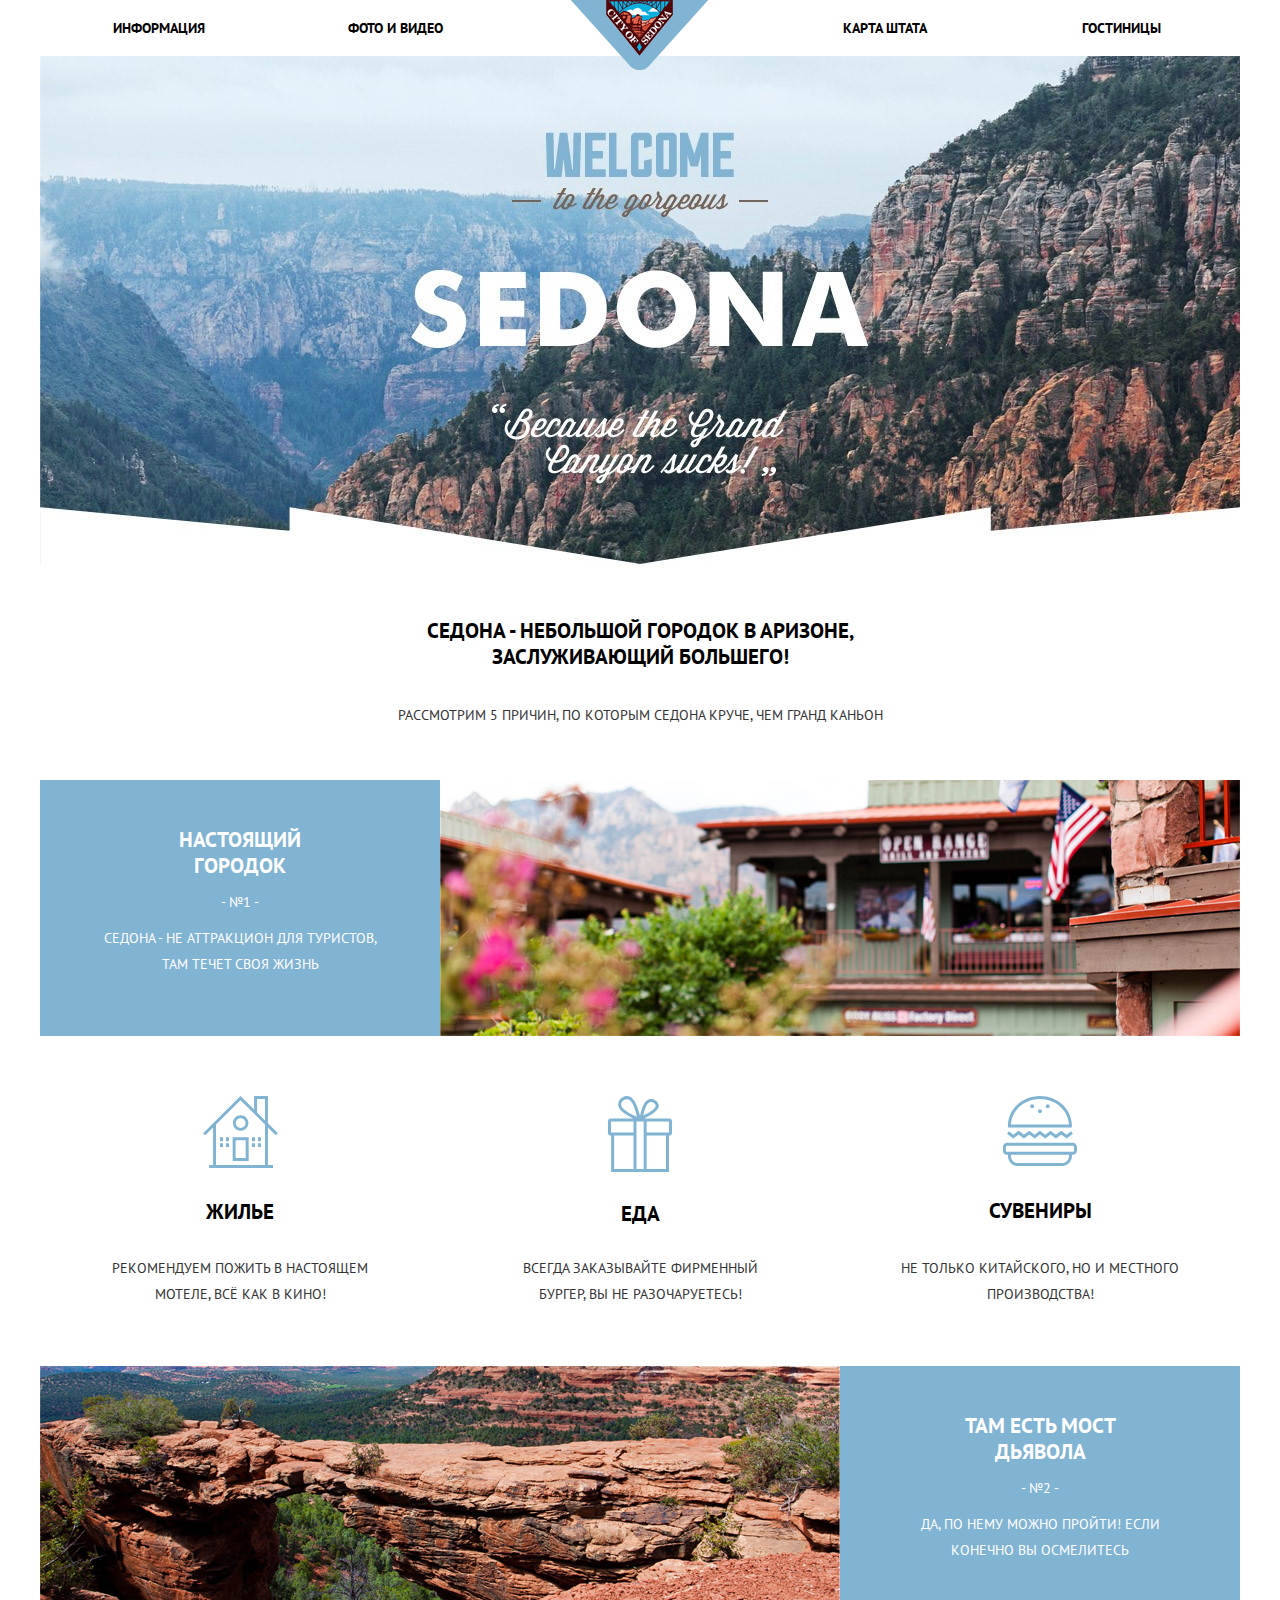
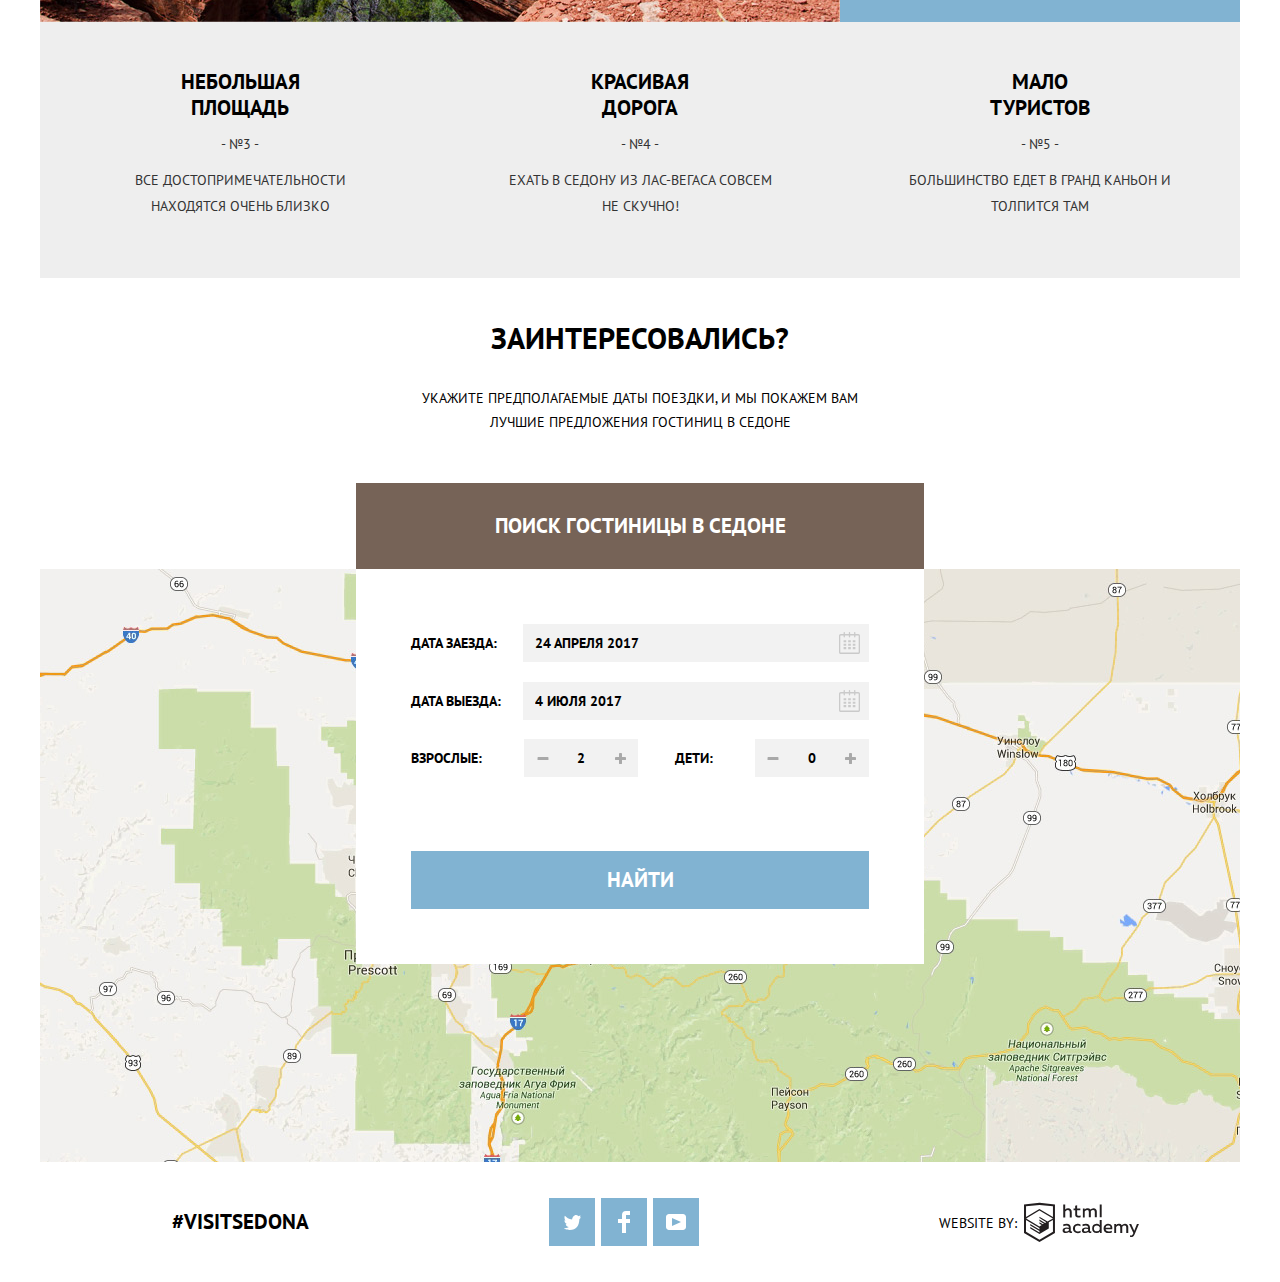
==== index.html @ 5bc0e426 "Доверстал формы" ====
<!DOCTYPE html>
<html lang="ru">

<head>
    <meta charset="utf-8">
    <title>HTML Academy: Седона</title>
    <link href="https://fonts.googleapis.com/css?family=PT+Sans:400,700&amp;subset=cyrillic" rel="stylesheet">
    <link href="css/normalize.css" rel="stylesheet">
    <link href="css/styles.css" rel="stylesheet">
</head>

<body>
    <header class="main-header">
        <nav class="main-navigation">
            <ul class="main-navigation-list">
                <li><a href="">Информация</a></li>
                <li><a href="">Фото и видео</a></li>
                <li><a href="">Карта штата</a></li>
                <li><a href="hotels.html">Гостиницы</a></li>
            </ul>
        </nav>
        <a href="index.html" class="main-logo"><img src="img/logo.png" alt="Логотип Седоны"></a>
    </header>
    <main class="container">
        <h1 class="visually-hidden">Описание Седоны</h1>
        <section class="sedona-promo">
            <h2 class="visually-hidden">Промо</h2>
            <b>Седона - небольшой городок в Аризоне, заслуживающий большего!</b>
            <p>Рассмотрим 5 причин, по которым Седона круче, чем Гранд Каньон</p>
        </section>
        <section class="advantages">
            <h2 class="visually-hidden">Преимущества</h2>
            <ul class="advantages-list">
                <li class="advantages-item">
                    <h3>Настоящий городок</h3>
                    <p>- №1 -</p>
                    <p class="advantage-description">Седона - не аттракцион для туристов, там течет своя жизнь</p>
                </li>
                <li class="advantages-item"><img src="img/real-city.jpg" alt="Фото дома в Седоне"></li>
                <li class="advantages-item">
                    <h3>Жилье</h3>
                    <p class="advantage-description">Рекомендуем пожить в настоящем мотеле, всё как в кино!</p>
                </li>

                <li class="advantages-item">
                    <h3>Еда</h3>
                    <p class="advantage-description">Всегда заказывайте фирменный бургер, вы не разочаруетесь!</p>
                </li>
                <li class="advantages-item">
                    <h3>Сувениры</h3>
                    <p class="advantage-description">Не только китайского, но и местного производства!</p>
                </li>
                <li class="advantages-item">
                    <img src="img/devil-bridge.jpg" alt="Фото моста дьявола">
                </li>
                <li class="advantages-item">
                    <h3>Там есть мост дьявола</h3>
                    <p>- №2 -</p>
                    <p class="advantage-description">Да, по нему можно пройти! Если конечно вы осмелитесь</p>
                </li>
                <li class="advantages-item">
                    <h3>Небольшая площадь</h3>
                    <p>- №3 -</p>
                    <p class="advantage-description">Все достопримечательности находятся очень близко</p>
                </li>
                <li class="advantages-item">
                    <h3>Красивая дорога</h3>
                    <p>- №4 -</p>
                    <p class="advantage-description">Ехать в Седону из Лас-Вегаса совсем не скучно!</p>
                </li>
                <li class="advantages-item">
                    <h3>Мало туристов</h3>
                    <p>- №5 -</p>
                    <p class="advantage-description">Большинство едет в Гранд Каньон и толпится там</p>
                </li>
            </ul>
        </section>
        <section class="main-hotels">
            <h2 class="visually-hidden">Поиск гостиниц в Седоне</h2>
            <b>Заинтересовались?</b>
            <p>Укажите предполагаемые даты поездки, и мы покажем вам лучшие предложения гостиниц в Седоне</p>
            <button class="button">Поиск гостиницы в Седоне</button>
            <section class="modal modal-hotels">
                <h2 class="visually-hidden">Форма поиска отелей</h2>
                <form action="https://echo.htmlacademy.ru" method="post" class="hotels-search">
                    <div class="hotels-search-helper">
                        <label for="date-arrival">Дата заезда: </label>
                        <input type="text" name="date-arrival" class="date-input" value="24 АПРЕЛЯ 2017">
                        <button class="calendar" type="button" title="Календарь" aria-label="Календарь"></button>
                    </div>
                    <div class="hotels-search-helper">
                        <label for="date-departure">Дата выезда: </label>
                        <input type="text" name="date-departure" class="date-input" value="4 ИЮЛЯ 2017">
                        <button class="calendar" type="button" title="Календарь" aria-label="Календарь"></button>
                    </div>
                    <div class="hotels-amount-helper">
                        <div class="guests-amount-helper">
                            <label for="amount-adults">Взрослые: </label>
                            <button class="quantity-less-adults" type="button" title="Меньше"></button>
                            <input type="text" id="amount-adults" name="amount-adults" class="guests-amount" value="2">
                            <button class="quantity-more-adults" type="button" title="Больше"></button>
                        </div>
                        <div class="guests-amount-helper">
                            <label for="amount-children">Дети: </label>
                            <button class="quantity-less-children" type="button" title="Меньше"></button>
                            <input type="text" id="amount-children" name="amount-children" class="guests-amount" value="0">
                            <button class="quantity-more-children" type="button" title="Больше"></button>
                        </div>
                    </div>
                    <input type="submit" value="Найти">
                </form>
            </section>
        </section>
        <section class="main-map">
            <h2 class="visually-hidden">Карта Седоны</h2>
            <img src="img/map.jpg" alt="Карта Седоны">
        </section>
        <footer class="main-footer">
            <p class="footer-hashtag">#Visitsedona</p>
            <ul class="footer-social">
                <li><a class="social-button twitter" href="http://vk.com/htmlacademy"></a></li>
                <li><a class="social-button fb" href="http://www.facebook.com/htmlacademy"></a></li>
                <li><a class="social-button youtube" href="http://twitter.com/htmlacademy_ru"></a></li>
            </ul>
            <div class="developer">
                <p>Website by:</p>
                <a href="htmlacademy.ru"> <svg id="Layer_1" data-name="Layer 1" xmlns="http://www.w3.org/2000/svg" viewBox="0 0 108.08 36.85"><title>logo-htmlacademy-small1</title><path d="M44.61,26.88a2,2,0,0,0,.55-0.1v1.33a3.25,3.25,0,0,1-1.18.21,1.67,1.67,0,0,1-1.67-1,4.84,4.84,0,0,1-3.14,1.08c-1.51,0-2.91-.83-2.91-2.55,0-2.13,2-2.79,3.71-2.79a11.08,11.08,0,0,1,2.17.25v-0.3c0-1-.76-1.77-2.19-1.77a7.42,7.42,0,0,0-3,.64v-1.7a10.21,10.21,0,0,1,3.19-.55c2.36,0,3.81,1.12,3.81,3.65v3a0.54,0.54,0,0,0,.49.59h0.17Zm-6.44-1.13A1.35,1.35,0,0,0,39.63,27h0.11a3.39,3.39,0,0,0,2.41-1V24.58a9.72,9.72,0,0,0-1.81-.21c-1,0-2.16.33-2.16,1.38h0Zm12.36-6.11a5,5,0,0,1,2.57.64V22a4.08,4.08,0,0,0-2.3-.7,2.75,2.75,0,1,0,0,5.49,5,5,0,0,0,2.43-.64v1.71a6.27,6.27,0,0,1-2.76.57A4.21,4.21,0,0,1,46,24.51q0-.21,0-0.41a4.32,4.32,0,0,1,4.18-4.46h0.38Zm12.17,7.24a2,2,0,0,0,.55-0.1v1.33a3.25,3.25,0,0,1-1.18.21,1.67,1.67,0,0,1-1.67-1,4.84,4.84,0,0,1-3.14,1.08c-1.51,0-2.91-.83-2.91-2.55,0-2.13,2-2.79,3.71-2.79a11.08,11.08,0,0,1,2.17.25v-0.3c0-1-.76-1.77-2.19-1.77a7.42,7.42,0,0,0-3,.64v-1.7a10.21,10.21,0,0,1,3.19-.55c2.36,0,3.81,1.12,3.81,3.65v3a0.54,0.54,0,0,0,.49.59h0.17Zm-6.44-1.13A1.35,1.35,0,0,0,57.73,27h0.11a3.39,3.39,0,0,0,2.41-1V24.58a9.72,9.72,0,0,0-1.81-.21c-1.06,0-2.16.33-2.16,1.38h0ZM73,16V28.2H71.35V26.88a3.88,3.88,0,0,1-3.19,1.54,4.4,4.4,0,0,1,0-8.78,3.81,3.81,0,0,1,3,1.3V16H73Zm-4.53,5.22a2.76,2.76,0,1,0,0,5.52A2.86,2.86,0,0,0,71.15,25V23A2.91,2.91,0,0,0,68.49,21.27ZM79,19.64c3.31,0,4.46,2.68,3.92,5.09H76.7c0.21,1.5,1.67,2.11,3.19,2.11a6.11,6.11,0,0,0,2.64-.59v1.6a7.14,7.14,0,0,1-3,.57C77,28.42,74.78,27,74.78,24a4.18,4.18,0,0,1,4-4.39H79Zm0.09,1.54a2.28,2.28,0,0,0-2.44,2.1v0.06H81.3A2,2,0,0,0,79.13,21.18Zm5.73,7V19.87h1.65v1a3.81,3.81,0,0,1,2.78-1.27A2.86,2.86,0,0,1,91.89,21a4.12,4.12,0,0,1,2.91-1.33A3.06,3.06,0,0,1,98,23V28.2h-1.9V23.05a1.59,1.59,0,0,0-1.42-1.75H94.42a2.8,2.8,0,0,0-2.07,1.12V28.2h-1.9V23.05A1.59,1.59,0,0,0,89,21.31H88.8a3,3,0,0,0-2.21,1.29v5.63H84.86Zm21.31-8.33h1.9l-3.91,9.46c-0.9,2.17-2.09,2.86-3.35,2.86a4.76,4.76,0,0,1-1.1-.14V30.46a2.86,2.86,0,0,0,.85.12c0.9,0,1.58-.64,2.07-1.9l0.17-.42-4-8.4h2l2.86,6.29ZM38.73,1.46V6.22a3.81,3.81,0,0,1,2.7-1.14,3.25,3.25,0,0,1,3.44,3.4v5.15H43V8.72a1.81,1.81,0,0,0-1.61-2h-0.3a2.93,2.93,0,0,0-2.32,1.39v5.52h-1.9V1.46h1.9ZM49.94,2.31v3h3V6.91h-3v3.81c0,1.1.5,1.46,1.58,1.46a4.49,4.49,0,0,0,1.69-.33v1.6A6.8,6.8,0,0,1,51,13.8a2.55,2.55,0,0,1-2.86-2.74V6.89H46.58V5.26h1.5V2.74Zm5.4,11.31V5.28H57v1A3.81,3.81,0,0,1,59.77,5a2.86,2.86,0,0,1,2.6,1.33A4.12,4.12,0,0,1,65.28,5,3.06,3.06,0,0,1,68.44,8.4v5.21h-1.9V8.46a1.59,1.59,0,0,0-1.42-1.75H64.89a2.8,2.8,0,0,0-2.07,1.12v5.78h-1.9V8.46A1.59,1.59,0,0,0,59.5,6.71H59.27A3,3,0,0,0,57.06,8v5.63H55.34ZM71.17,1.45H73V13.6H71.17V1.45ZM14.71,0H14.55L0,1.54V28.21l14.55,8.66,14.55-8.66V1.54Zm12.5,27.1L14.55,34.64,1.9,27.12V16.18l12.59,7.5V25L5.86,19.9v1.31l8.68,5.21v1.39L5.87,22.65V24l8.68,5.21,8.75-5.24V18.31L27.2,16V27.12Zm0-12.53-3.48,2-1.6,1L14.51,13v1.31L21,18.23H21l-0.14.09-1,.54-5.37-3.2V17l4.24,2.52-1,.67-3.2-1.9v1.31l2.1,1.24L14.5,22.1,2,14.65,14.51,7.11Zm0-1.32L14.49,5.76,1.91,13.25v-10L14.56,1.92,27.21,3.25v10h0Z" transform="translate(0 -0.02)" class="htmlacademy-logo" fill="#231f20"/></svg>
                </a>
            </div>
        </footer>
    </main>
</body>

</html>
---- css/styles.css ----
body {
    margin: 0;
    padding: 0;
    font-family: "PT Sans", Arial, sans-serif;
    font-size: 14px;
    line-height: 26px;
    color: black;
    text-transform: uppercase;
}

a {
    text-decoration: none;
}

.visually-hidden {
    display: none;
}


/* Стилизация хедера */

.main-header {
    width: 1200px;
    margin: 0 auto;
    height: 56px;
    position: relative;
    padding: 0;

}

.main-logo {
    position: absolute;
    top: 0px;
    left: 531px;
}

.main-navigation {
    font-size: 14px;
    line-height: 26px;
    background-color: white;
    height: 56px;
    padding: 0;
    margin: 0;

}

.main-navigation-list {
    list-style: none;
    padding: 0;
    margin: 0;
    display: flex;
    height: 56px;
}

.main-navigation-list li {
    flex-basis: 237px;
    display: flex;
    justify-content: center;
    align-items: center;
}

.main-navigation-list li:nth-of-type(3) {
    margin-left: auto;
}

.main-navigation-list a {
    color: black;
    font-weight: 700;
}

.main-navigation-list a:hover {
    color: #81b3d2;
}


.main-navigation-list a:active {
    color: rgba(0, 0, 0, 0.3);
}

.main-navigation-list .current-page {
    color: #766357;
}

/* Стилизация основного содержания */

.container {
    width: 1200px;
    margin: 0 auto;
}

.sedona-promo {
    background-image: url(../img/sedona-intro.jpg);
    background-position: top center;
    background-repeat: no-repeat;
    height: 724px;
    display: flex;
    flex-direction: column;
    justify-content: flex-end;
    align-items: center;
}

.sedona-promo b {
    font-size: 21px;
    line-height: 26px;
    width: 446px;
    text-align: center;
}

.sedona-promo p {
    font-size: 14px;
    line-height: 26px;
    color: #333333;
    margin-bottom: 52px;
    margin-top: 32px;
}

/* Стилизация блока преимуществ */

.advantages {}

.advantages-list {
    width: 1200px;
    margin: 0 auto;
    list-style: none;
    display: flex;
    flex-wrap: wrap;
    justify-content: flex-start;
    padding-left: 0;
}

.advantages-list li {
    flex-basis: 400px;
    display: flex;
    flex-direction: column;
    justify-content: space-between;
    min-height: 256px;
    align-items: center;
}

.advantages-list li:nth-of-type(2),
.advantages-list li:nth-of-type(6) {
    flex-basis: 800px;
}

.advantages-list li:nth-of-type(3),
.advantages-list li:nth-of-type(4),
.advantages-list li:nth-of-type(5) {
    min-height: 330px;
}

.advantages-list h3 {
    font-size: 21px;
    line-height: 26px;
    text-align: center;
    width: 151px;
    padding: 0;
    margin: 0;
    margin-top: 47px;
}

.advantages-list p {
    font-size: 14px;
    line-height: 26px;
    text-align: center;
    width: 280px;
    padding: 0;
    margin: 0;
}

.advantages-list .advantage-description {
    margin-bottom: 59px;
}

.advantages-item {
    height: 256px;
}

.advantages-item:nth-of-type(1),
.advantages-item:nth-of-type(7) {
    background-color: #81b3d2;
    width: 400px;
    color: white;
}

.advantages-item:nth-of-type(2),
.advantages-item:nth-of-type(6) {
    width: 800px;
}

.advantages-item:nth-of-type(3),
.advantages-item:nth-of-type(4),
.advantages-item:nth-of-type(5),
.advantages-item:nth-of-type(8),
.advantages-item:nth-of-type(9),
.advantages-item:nth-of-type(10) {
    width: 400px;
}

.advantages-item:nth-of-type(3) p,
.advantages-item:nth-of-type(4) p,
.advantages-item:nth-of-type(5) p,
.advantages-item:nth-of-type(8) p,
.advantages-item:nth-of-type(9) p,
.advantages-item:nth-of-type(10) p {
    color: #333333;
}

.advantages-item:nth-of-type(8),
.advantages-item:nth-of-type(9),
.advantages-item:nth-of-type(10) {
    background-color: #eeeeee;
}

.advantages-item:nth-of-type(3) h3,
.advantages-item:nth-of-type(4) h3,
.advantages-item:nth-of-type(5) h3 {
    margin-top: 0px;
}

.advantages-item:nth-of-type(3)::before {
    content: "";
    background-image: url(../img/icon-1.svg);
    width: 75px;
    height: 72px;
    margin: 0;
    padding: 0;
    margin-top: 60px;
}

.advantages-item:nth-of-type(4)::before {
    content: "";
    background-image: url(../img/icon-2.svg);
    width: 64px;
    height: 76px;
    margin: 0;
    padding: 0;
    margin-top: 60px;
}

.advantages-item:nth-of-type(5)::before {
    content: "";
    background-image: url(../img/icon-3.svg);
    width: 74px;
    height: 70px;
    margin: 0;
    padding: 0;
    margin-top: 60px;
}

.main-hotels {
    display: flex;
    flex-direction: column;
    justify-content: flex-end;
    align-items: center;
    min-height: 291px;
    position: relative;
}


.main-hotels b {
    font-size: 30px;
    line-height: 36px;
    padding: 0;
    margin: 0;
    margin-bottom: 30px;
}

.main-hotels p {
    font-size: 14px;
    line-height: 24px;
    text-align: center;
    width: 437px;
    margin: 0;
    padding: 0;
    margin-bottom: 49px;
}

.main-hotels button {
    font-size: 21px;
    line-height: 26px;
    font-weight: 700;
    text-transform: uppercase;
    background-color: #766357;
    color: white;
    width: 568px;
    height: 86px;
    border: none;
    box-sizing: border-box;
}

.main-hotels button:hover {
    background-color: #604e43;
}

.main-hotels button:active {
    background-color: #503e33;
    color: rgba(255, 255, 255, 0.3);
}

.main-map {
    margin-bottom: -8px;
}

/* Стилизация футера */

.main-footer {
    width: 1200px;
    height: 120px;
    margin: 0 auto;
    padding: 0;
    display: flex;
    justify-content: space-between;
    align-items: center;
}

.main-footer .footer-hashtag {
    font-size: 21px;
    line-height: 26px;
    font-weight: 700;
    margin: 0;
    padding: 0;
    margin-left: 132px;

}

.footer-social {
    list-style: none;
    display: flex;
    justify-content: space-between;
    padding: 0;
    width: 150px;

}


.footer-social .social-button {
    width: 46px;
    height: 48px;
    background-color: #81b3d2;
    display: block;
}

.footer-social .social-button:hover {
    background-color: #669ec0;
}

.footer-social .social-button:active {
    background-color: #5496bd;
}

.twitter {
    background-image: url(../img/twitter.svg);
    background-position: center;
    background-repeat: no-repeat;
}

.fb {
    background-image: url(../img/fb-icon.svg);
    background-position: center;
    background-repeat: no-repeat;
}

.youtube {
    background-image: url(../img/youtube.svg);
    background-position: center;
    background-repeat: no-repeat;
}


.developer {
    width: 200px;
    height: 41px;
    display: flex;
    justify-content: space-between;
    align-items: flex-start;
    margin-right: 101px;
}

.developer p {
    font-size: 14px;
    line-height: 26px;
    margin-top: 8px;
}

.developer svg {
    width: 115px;
    height: 41px;
}

svg:hover .htmlacademy-logo {
    fill: #81b3d2;
}

svg:active .htmlacademy-logo {
    fill: #bdbbbc;
}

/* Стилизация всплывающего окна */

.modal-hotels {
    width: 568px;
    min-height: 395px;
    margin: 0 auto;
    background-color: white;
    position: absolute;
    top: 291px;
    left: 316px;
}

.hotels-search {
    box-sizing: border-box;
    width: 458px;
    min-height: 285px;
    margin: 0 auto;
    margin-top: 55px;
    display: flex;
    flex-direction: column;
    justify-content: space-between;
    align-items: center;
}

label {
    font-size: 14px;
    line-height: 26px;
    font-weight: 700;
}

.modal-hotels input {
    background-color: #f2f2f2;
    font-size: 14px;
    line-height: 26px;
    font-weight: 700;
    border: none;
    box-sizing: border-box;
}

.modal-hotels .hotels-search-helper {
    width: 458px;
    display: flex;
    justify-content: space-between;
    align-items: center;
    position: relative;
}

.modal-hotels .date-input {
    width: 346px;
    height: 38px;
    padding-right: 39px;
    padding-left: 12px;
}

.modal-hotels .calendar {
    height: 38px;
    width: 39px;
    position: absolute;
    left: 419px;
    background-color: transparent;
    background-image: url(../img/calendar-grey.svg);
    background-position: center;
    background-repeat: no-repeat;
    cursor: pointer;
}

.modal-hotels .calendar:hover {
    background-color: transparent;
    background-image: url(../img/calendar.svg);
    background-position: center;
    background-repeat: no-repeat;
}

.modal-hotels .calendar:active {
    background-color: transparent;
    background-image: url(../img/calendar-blue.svg);
    background-position: center;
    background-repeat: no-repeat;
    outline: none;
}

.modal-hotels .calendar:focus {
    background-color: transparent;
    background-image: url(../img/calendar-blue.svg);
    background-position: center;
    background-repeat: no-repeat;
    outline: none;
}

.modal-hotels .calendar:active {
    background-color: transparent;
}

.modal-hotels .hotels-amount-helper {
    box-sizing: border-box;
    width: 458px;
    height: 38px;
    display: flex;
    justify-content: space-between;
    align-content: center;
}

.modal-hotels .guests-amount-helper {
    position: relative;
}

.modal-hotels .guests-amount {
    width: 114px;
    height: 38px;
    box-sizing: border-box;
    margin-left: 38px;
    padding-left: 38px;
    padding-right: 38px;
}


.hotels-amount-helper button {
    background-color: transparent;
    width: 38px;
    height: 38px;
    box-sizing: border-box;
    position: absolute;
    cursor: pointer;
}

.hotels-amount-helper button:hover {
    background-color: transparent;
}

.hotels-amount-helper button:active {
    background-color: transparent;
}

.modal-hotels .quantity-less-adults {
    left: 113px;
    background-image: url(../img/minus-grey.png);
    background-position: center;
    background-repeat: no-repeat;
}

.modal-hotels .quantity-less-children {
    left: 79px;
    background-image: url(../img/minus-grey.png);
    background-position: center;
    background-repeat: no-repeat;
}

.modal-hotels .quantity-less-adults:hover,
.modal-hotels .quantity-less-children:hover {
    background-image: url(../img/minus-black.png);
}

.modal-hotels .quantity-less-adults:active,
.modal-hotels .quantity-less-children:active {
    background-image: url(../img/minus-blue.png);
}


.modal-hotels .quantity-more-adults {
    top: 0px;
    left: 190px;
    background-image: url(../img/plus-grey.png);
    background-position: center;
    background-repeat: no-repeat;
}

.modal-hotels .quantity-more-children {
    top: 0px;
    left: 156px;
    background-image: url(../img/plus-grey.png);
    background-position: center;
    background-repeat: no-repeat;
}

.modal-hotels .quantity-more-adults:hover,
.modal-hotels .quantity-more-children:hover {
    background-image: url(../img/plus-black.png);
}

.modal-hotels .quantity-more-adults:active,
.modal-hotels .quantity-more-children:active {
    background-image: url(../img/plus-blue.png);
}

.modal-hotels input:hover {
    background-color: #ebebeb;
}

.modal-hotels input:focus {
    background-color: white;
    outline: none;
    border: 2px solid #e5e5e5;
}

.modal-hotels .date-input:focus {
    padding-left: 10px;
}

.modal-hotels .guests-amount {
    text-align: center;
}

.modal-hotels input[type="submit"] {
    width: 458px;
    height: 58px;
    margin-top: 54px;
    font-size: 21px;
    line-height: 26px;
    font-weight: 700;
    text-transform: uppercase;
    color: white;
    border: none;
    background-color: #81b3d2;
    box-sizing: border-box;
}

.modal-hotels input[type="submit"]:hover {
    background-color: #669ec0;
}

.modal-hotels input[type="submit"]:active {
    background-color: #5496bd;
    color: rgba(255, 255, 255, 0.3);
}

/* Стилизация страницы поиска отелей */

/* Стилизация блока с фильтрами */

.hotels-parameters {
    background-image: url(../img/filter%20background.jpg);
    background-repeat: no-repeat;
    background-position: top center;
    width: 1200px;
}


.filter-hotels {
    display: flex;
    min-height: 217px;
    justify-content: flex-start;
    align-items: flex-start;
}

.filter-hotels fieldset {
    width: 136px;
    border: none;
    padding: 0;
    margin-top: 29px;
}

.filter-hotels .hotel-type {
    margin-left: 100px;
}

.filter-hotels .infrastructure {
    margin-left: 72px;
}

.filter-hotels .cost-per-day {
    margin-left: auto;
    margin-right: 72px;
    width: 318px;
    height: 153px;
}

.filter-hotels .price-controls {
    color: white;
    font-size: 14px;
    line-height: 21px;
    width: 318px;
    height: 36px;
    margin-top: 9px;
    display: flex;
    align-items: center;
    border: 2px solid white;
    position: relative;
}

.filter-hotels .price-controls::after {
    content: "";
    width: 2px;
    height: 22px;
    background-color: white;
    position: absolute;
    top: 7px;
    left: 159px;
}

.filter-hotels .min-price,
.filter-hotels .max-price {
    width: 50%;
    text-align: center;
}

fieldset legend {
    font-size: 16px;
    line-height: 21px;
    font-weight: 700;
    color: white;
}

.filter-list {
    list-style: none;
    padding-left: 0;
    height: 114px;
    display: flex;
    flex-direction: column;
    justify-content: space-between;
    margin-top: 26px;
}

.filter-list label {
    margin-left: 40px;
}

.filter-option {
    position: relative;
}

.filter-option input[type="checkbox"] + .checkbox-indicator {
    position: absolute;
    top: 0;
    left: 0;
    width: 23px;
    height: 23px;
    box-sizing: border-box;
    background-image: url(../img/checkbox-off.svg);
    background-position: left;
    background-repeat: no-repeat;
}

.filter-option input[type="checkbox"]:checked + .checkbox-indicator {
    width: 27px;
    height: 23px;
    background-image: url(../img/checkbox-on.svg);
    background-position: left;
    background-repeat: no-repeat;
}

.filter-option input[type="checkbox"]:disabled + .checkbox-indicator {
    width: 23px;
    height: 23px;
    background-image: url(../img/checkbox-off-disabled.svg);
    background-position: left;
    background-repeat: no-repeat;
}

.filter-option input[type="checkbox"]:checked:disabled + .checkbox-indicator {
    width: 27px;
    height: 23px;
    background-image: url(../img/checkbox-on-disabled.svg);
    background-position: left;
    background-repeat: no-repeat;
}

.filter-list label {
    font-size: 14px;
    line-height: 21px;
    color: white;
    font-weight: 400;
}


.range-controls {
    position: relative;
    margin-top: 20px;
}

.range-controls .scale {
    height: 2px;
    background: rgba(255, 255, 255, 0.3);
}

.range-controls .bar {
    width: 80%;
    height: 2px;
    background: #ffffff;
}

.range-toggle {
    position: absolute;
    top: -9px;
    width: 4px;
    height: 4px;
    background: #ababab;
    border: 8px solid #ffffff;
    border-radius: 50%;
    box-shadow: 0 2px 1px 0 rgba(0, 1, 1, 0.2);
    cursor: pointer;
}

.range-toggle:hover {
    cursor: pointer;
}

.range-toggle-min {
    left: 0;
}

.range-toggle-max {
    left: 80%;
}


.filter-hotels input[type="submit"] {
    background-color: transparent;
    font-size: 14px;
    line-height: 21px;
    color: white;
    text-transform: uppercase;
    height: 32px;
    width: 133px;
    border: 2px solid white;
    margin-top: 32px;
    margin-left: 85px;
}

.filter-hotels input[type="submit"]:hover {
    background-color: white;
    color: black;
}

/* Стилизация блока сортировки */

.hotels-sorting {
    font-size: 21px;
    line-height: 26px;
    font-weight: 700;
}

.sorting-list {
    list-style: none;
    padding-left: 0;
}


.hotels-sorting {
    display: flex;
    justify-content: space-between;
    align-items: center;
    min-height: 86px;
    border-bottom: 1px solid #e5e5e5;
}

.hotels-sorting b {
    text-align: center;
    margin-left: 72px;
}

.hotels-sorting h2 {
    font-size: 12px;
    line-height: 18px;
    margin-left: 49px;
    padding-top: 6px;
}

.sorting-list {
    display: flex;
    justify-content: space-between;
    align-items: stretch;
    margin-left: 9px;
}

.sorting-list li {
    margin-left: 31px;
}

.sorting-order {
    margin-left: auto;
    margin-right: 73px;
    display: inline-block;
    font-size: 0;
}

.sorting-order button {
    background-color: transparent;
    border: none;
    width: 11px;
    height: 10px;
    background-position: center;
    background-repeat: no-repeat;
    text-align: center;
    vertical-align: middle;
}

.sorting-order .sorting-ascending {
    background-image: url(../img/icon-up-dir-grey.svg);
}

.sorting-order .sorting-descending {
    background-image: url(../img/icon-down-dir-grey.svg);
    margin-left: 12px;
}

.sorting-order .sorting-ascending:hover {
    background-image: url(../img/icon-up-dir.svg);
}

.sorting-order .sorting-descending:hover {
    background-image: url(../img/icon-down-dir.svg);
}

.sorting-order .sorting-ascending:active {
    background-image: url(../img/icon-up-dir-blue.svg);
    outline: none;
}

.sorting-order .sorting-descending:active {
    background-image: url(../img/icon-down-dir-blue.svg);
    outline: none;
}

.sorting-list button {
    background-color: transparent;
    border: none;
    font-size: 12px;
    line-height: 18px;
    color: rgba(0, 0, 0, 0.3);
    text-transform: uppercase;
    text-decoration: underline;
    text-decoration-style: dotted;
    text-decoration-color: #81b3d2;
}

.sorting-list .chosen-option {
    color: #81b3d2;
    text-decoration: none;
}

.sorting-list button:hover {
    color: #81b3d2;
    text-decoration: underline;
    text-decoration-style: dotted;
    text-decoration-color: #81b3d2;
}

.sorting-list button:active {
    color: black;
    text-decoration: none;
}


/* Стилизация списка отелей */

.hotels-list {
    list-style: none;
    padding-left: 0;
    margin-bottom: -8px;
}

.hotels-list li {
    display: flex;
    align-items: center;
    min-height: 150px;
    border-bottom: 1px solid #e5e5e5;
}

.hotels-list img {
    width: 135px;
    margin-left: 72px;
}

.hotel-description {
    display: flex;
    flex-direction: column;
    justify-content: space-between;
    margin-left: 30px;
    height: 90px;
}

.hotel-name-cost {
    display: flex;
    justify-content: flex-start;
    align-items: center;
    height: 30px;
}

.hotel-name-cost p {
    flex-basis: 116px;
    margin-top: 11px;

}

.hotel-buttons {
    width: 258px;
}

.hotels-list h3 {
    font-size: 21px;
    line-height: 26px;
    font-weight: 700;
    margin: 0;
    margin-top: -4px;
}

.rating-helper {
    height: 90px;
    width: 110px;
    margin-left: auto;
    margin-right: 73px;
}

.hotels-list .hotel-name:hover {
    color: #81b3d2;
}

.hotels-list .hotel-name:active {
    color: rgba(0, 0, 0, 0.3);
}

.hotels-list p {
    font-size: 14px;
    line-height: 21px;
}

.hotels-list .star-rating {
    height: 17px;
    width: 110px;
    display: flex;
    flex-direction: row-reverse;
}


.hotels-list .rating-number {
    color: #666666;
    background-color: #f2f2f2;
    width: 110px;
    height: 24px;
    margin-top: 46px;
    text-align: center;
    padding-top: 3px;
}

.star {
    width: 18px;
    height: 17px;
    margin-left: 5px;
    background-image: url(../img/star.svg);
    background-position: center;
    background-repeat: no-repeat;
}

.hotel-buttons {
    font-size: 0px;
}

.hotels-list .more-info {
    font-size: 14px;
    line-height: 21px;
    font-weight: 700;
    text-align: center;
    color: white;
    background-color: #81b3d2;
    width: 110px;
    display: inline-block;
    vertical-align: middle;
    padding-top: 3px;
    padding-bottom: 3px;
}

.hotels-list .more-info:hover {
    background-color: #669ec0;
}

.hotels-list .more-info:active {
    background-color: #5496bd;
    color: rgba(255, 225, 255, 0.3);
}

.hotels-list .booking-button {
    font-size: 14px;
    line-height: 21px;
    font-weight: 700;
    text-align: center;
    color: white;
    background-color: #766357;
    width: 142px;
    display: inline-block;
    vertical-align: middle;
    padding-top: 3px;
    padding-bottom: 3px;
    margin-left: 6px;
}

.hotels-list .booking-button:hover {
    background-color: #604e43;
}

.hotels-list .booking-button:active {
    background-color: #503e33;
    color: rgba(255, 255, 255, 0.3);
}
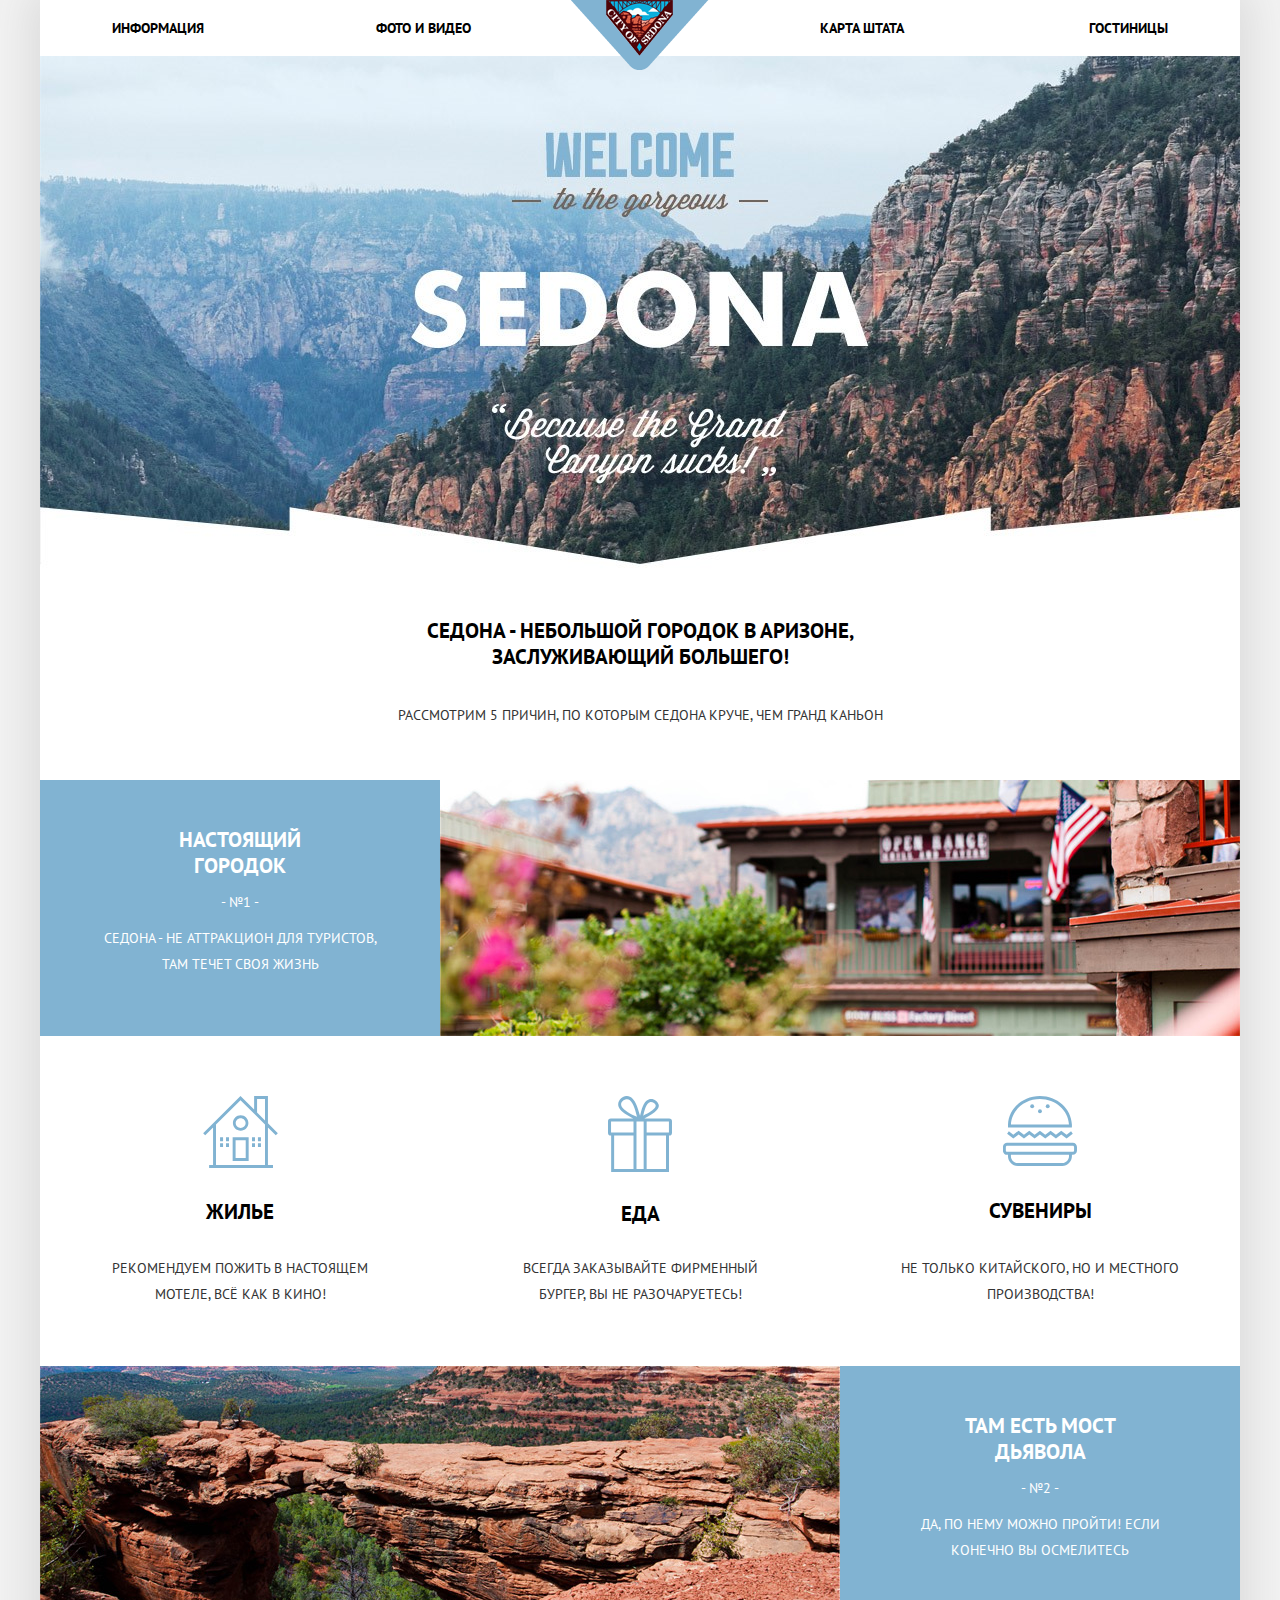
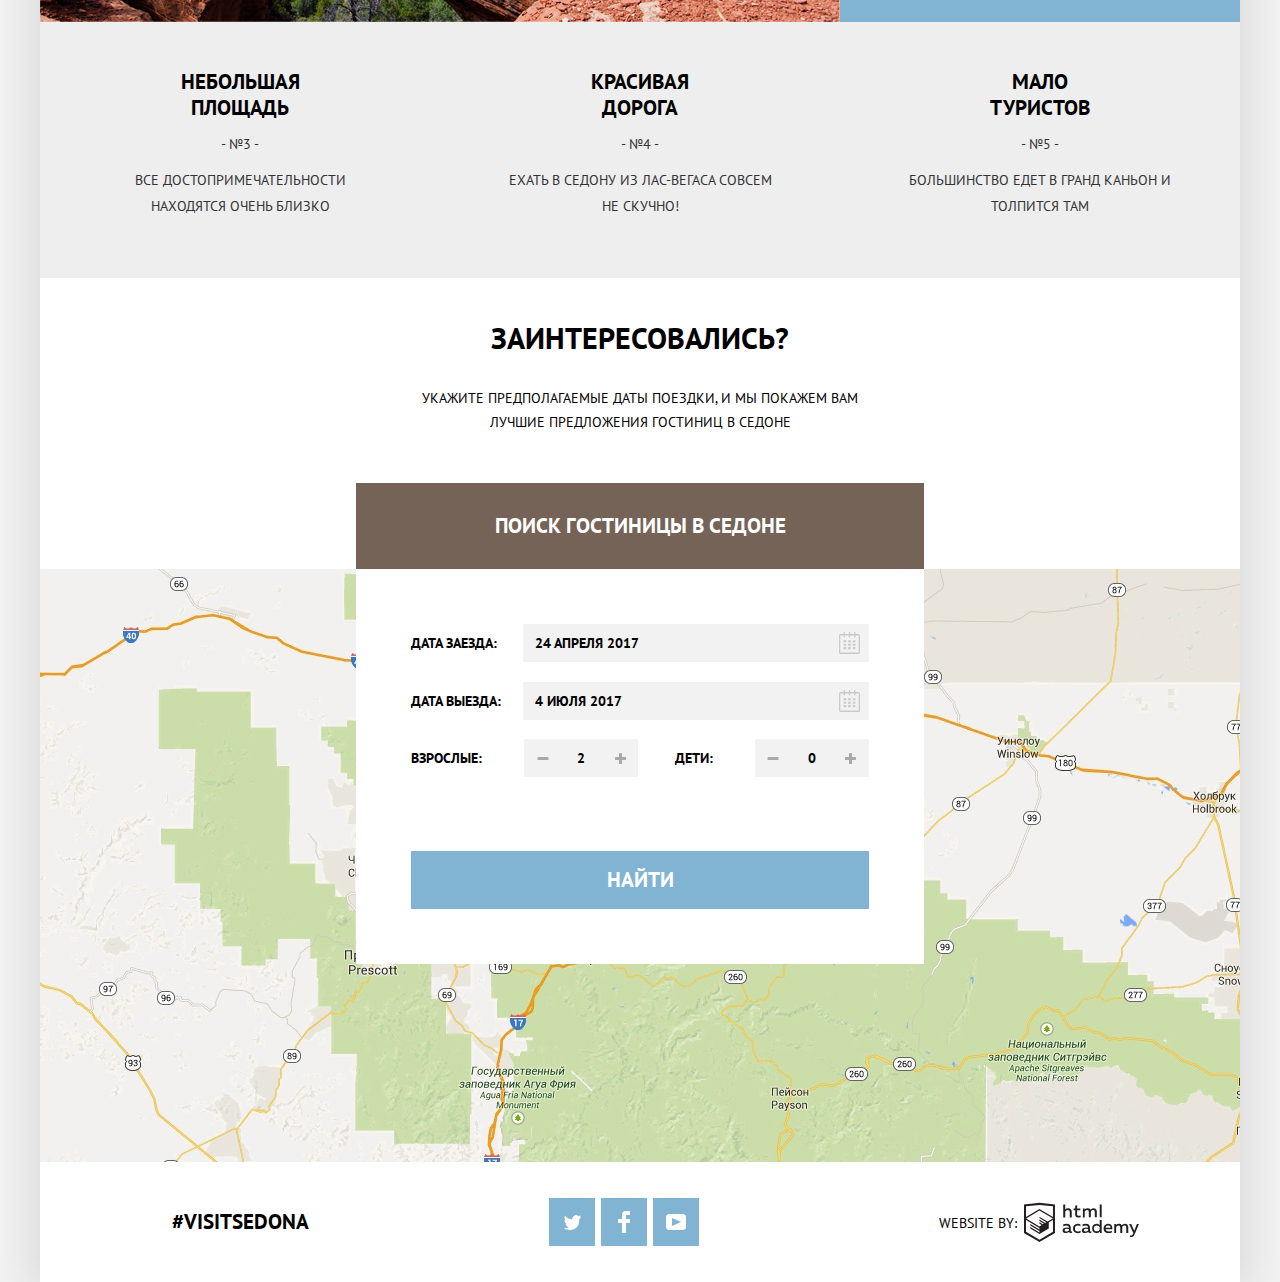
==== commit ebaf0255: "Мелкие исправления" ====
--- a/index.html
+++ b/index.html
@@ -1,6 +1,5 @@
 <!DOCTYPE html>
 <html lang="ru">
-
 <head>
     <meta charset="utf-8">
     <title>HTML Academy: Седона</title>
@@ -8,7 +7,6 @@
     <link href="css/normalize.css" rel="stylesheet">
     <link href="css/styles.css" rel="stylesheet">
 </head>
-
 <body>
     <header class="main-header">
         <nav class="main-navigation">
@@ -85,12 +83,12 @@
                 <form action="https://echo.htmlacademy.ru" method="post" class="hotels-search">
                     <div class="hotels-search-helper">
                         <label for="date-arrival">Дата заезда: </label>
-                        <input type="text" name="date-arrival" class="date-input" value="24 АПРЕЛЯ 2017">
+                        <input type="text" name="date-arrival" class="date-input" id="date-arrival" value="24 АПРЕЛЯ 2017">
                         <button class="calendar" type="button" title="Календарь" aria-label="Календарь"></button>
                     </div>
                     <div class="hotels-search-helper">
                         <label for="date-departure">Дата выезда: </label>
-                        <input type="text" name="date-departure" class="date-input" value="4 ИЮЛЯ 2017">
+                        <input type="text" name="date-departure" class="date-input" id="date-departure" value="4 ИЮЛЯ 2017">
                         <button class="calendar" type="button" title="Календарь" aria-label="Календарь"></button>
                     </div>
                     <div class="hotels-amount-helper">
@@ -124,7 +122,7 @@
             </ul>
             <div class="developer">
                 <p>Website by:</p>
-                <a href="htmlacademy.ru"> <svg id="Layer_1" data-name="Layer 1" xmlns="http://www.w3.org/2000/svg" viewBox="0 0 108.08 36.85"><title>logo-htmlacademy-small1</title><path d="M44.61,26.88a2,2,0,0,0,.55-0.1v1.33a3.25,3.25,0,0,1-1.18.21,1.67,1.67,0,0,1-1.67-1,4.84,4.84,0,0,1-3.14,1.08c-1.51,0-2.91-.83-2.91-2.55,0-2.13,2-2.79,3.71-2.79a11.08,11.08,0,0,1,2.17.25v-0.3c0-1-.76-1.77-2.19-1.77a7.42,7.42,0,0,0-3,.64v-1.7a10.21,10.21,0,0,1,3.19-.55c2.36,0,3.81,1.12,3.81,3.65v3a0.54,0.54,0,0,0,.49.59h0.17Zm-6.44-1.13A1.35,1.35,0,0,0,39.63,27h0.11a3.39,3.39,0,0,0,2.41-1V24.58a9.72,9.72,0,0,0-1.81-.21c-1,0-2.16.33-2.16,1.38h0Zm12.36-6.11a5,5,0,0,1,2.57.64V22a4.08,4.08,0,0,0-2.3-.7,2.75,2.75,0,1,0,0,5.49,5,5,0,0,0,2.43-.64v1.71a6.27,6.27,0,0,1-2.76.57A4.21,4.21,0,0,1,46,24.51q0-.21,0-0.41a4.32,4.32,0,0,1,4.18-4.46h0.38Zm12.17,7.24a2,2,0,0,0,.55-0.1v1.33a3.25,3.25,0,0,1-1.18.21,1.67,1.67,0,0,1-1.67-1,4.84,4.84,0,0,1-3.14,1.08c-1.51,0-2.91-.83-2.91-2.55,0-2.13,2-2.79,3.71-2.79a11.08,11.08,0,0,1,2.17.25v-0.3c0-1-.76-1.77-2.19-1.77a7.42,7.42,0,0,0-3,.64v-1.7a10.21,10.21,0,0,1,3.19-.55c2.36,0,3.81,1.12,3.81,3.65v3a0.54,0.54,0,0,0,.49.59h0.17Zm-6.44-1.13A1.35,1.35,0,0,0,57.73,27h0.11a3.39,3.39,0,0,0,2.41-1V24.58a9.72,9.72,0,0,0-1.81-.21c-1.06,0-2.16.33-2.16,1.38h0ZM73,16V28.2H71.35V26.88a3.88,3.88,0,0,1-3.19,1.54,4.4,4.4,0,0,1,0-8.78,3.81,3.81,0,0,1,3,1.3V16H73Zm-4.53,5.22a2.76,2.76,0,1,0,0,5.52A2.86,2.86,0,0,0,71.15,25V23A2.91,2.91,0,0,0,68.49,21.27ZM79,19.64c3.31,0,4.46,2.68,3.92,5.09H76.7c0.21,1.5,1.67,2.11,3.19,2.11a6.11,6.11,0,0,0,2.64-.59v1.6a7.14,7.14,0,0,1-3,.57C77,28.42,74.78,27,74.78,24a4.18,4.18,0,0,1,4-4.39H79Zm0.09,1.54a2.28,2.28,0,0,0-2.44,2.1v0.06H81.3A2,2,0,0,0,79.13,21.18Zm5.73,7V19.87h1.65v1a3.81,3.81,0,0,1,2.78-1.27A2.86,2.86,0,0,1,91.89,21a4.12,4.12,0,0,1,2.91-1.33A3.06,3.06,0,0,1,98,23V28.2h-1.9V23.05a1.59,1.59,0,0,0-1.42-1.75H94.42a2.8,2.8,0,0,0-2.07,1.12V28.2h-1.9V23.05A1.59,1.59,0,0,0,89,21.31H88.8a3,3,0,0,0-2.21,1.29v5.63H84.86Zm21.31-8.33h1.9l-3.91,9.46c-0.9,2.17-2.09,2.86-3.35,2.86a4.76,4.76,0,0,1-1.1-.14V30.46a2.86,2.86,0,0,0,.85.12c0.9,0,1.58-.64,2.07-1.9l0.17-.42-4-8.4h2l2.86,6.29ZM38.73,1.46V6.22a3.81,3.81,0,0,1,2.7-1.14,3.25,3.25,0,0,1,3.44,3.4v5.15H43V8.72a1.81,1.81,0,0,0-1.61-2h-0.3a2.93,2.93,0,0,0-2.32,1.39v5.52h-1.9V1.46h1.9ZM49.94,2.31v3h3V6.91h-3v3.81c0,1.1.5,1.46,1.58,1.46a4.49,4.49,0,0,0,1.69-.33v1.6A6.8,6.8,0,0,1,51,13.8a2.55,2.55,0,0,1-2.86-2.74V6.89H46.58V5.26h1.5V2.74Zm5.4,11.31V5.28H57v1A3.81,3.81,0,0,1,59.77,5a2.86,2.86,0,0,1,2.6,1.33A4.12,4.12,0,0,1,65.28,5,3.06,3.06,0,0,1,68.44,8.4v5.21h-1.9V8.46a1.59,1.59,0,0,0-1.42-1.75H64.89a2.8,2.8,0,0,0-2.07,1.12v5.78h-1.9V8.46A1.59,1.59,0,0,0,59.5,6.71H59.27A3,3,0,0,0,57.06,8v5.63H55.34ZM71.17,1.45H73V13.6H71.17V1.45ZM14.71,0H14.55L0,1.54V28.21l14.55,8.66,14.55-8.66V1.54Zm12.5,27.1L14.55,34.64,1.9,27.12V16.18l12.59,7.5V25L5.86,19.9v1.31l8.68,5.21v1.39L5.87,22.65V24l8.68,5.21,8.75-5.24V18.31L27.2,16V27.12Zm0-12.53-3.48,2-1.6,1L14.51,13v1.31L21,18.23H21l-0.14.09-1,.54-5.37-3.2V17l4.24,2.52-1,.67-3.2-1.9v1.31l2.1,1.24L14.5,22.1,2,14.65,14.51,7.11Zm0-1.32L14.49,5.76,1.91,13.25v-10L14.56,1.92,27.21,3.25v10h0Z" transform="translate(0 -0.02)" class="htmlacademy-logo" fill="#231f20"/></svg>
+                <a href="https://htmlacademy.ru/intensive/htmlcss"> <svg id="Layer_1" data-name="Layer 1" xmlns="http://www.w3.org/2000/svg" viewBox="0 0 108.08 36.85"><title>logo-htmlacademy-small1</title><path d="M44.61,26.88a2,2,0,0,0,.55-0.1v1.33a3.25,3.25,0,0,1-1.18.21,1.67,1.67,0,0,1-1.67-1,4.84,4.84,0,0,1-3.14,1.08c-1.51,0-2.91-.83-2.91-2.55,0-2.13,2-2.79,3.71-2.79a11.08,11.08,0,0,1,2.17.25v-0.3c0-1-.76-1.77-2.19-1.77a7.42,7.42,0,0,0-3,.64v-1.7a10.21,10.21,0,0,1,3.19-.55c2.36,0,3.81,1.12,3.81,3.65v3a0.54,0.54,0,0,0,.49.59h0.17Zm-6.44-1.13A1.35,1.35,0,0,0,39.63,27h0.11a3.39,3.39,0,0,0,2.41-1V24.58a9.72,9.72,0,0,0-1.81-.21c-1,0-2.16.33-2.16,1.38h0Zm12.36-6.11a5,5,0,0,1,2.57.64V22a4.08,4.08,0,0,0-2.3-.7,2.75,2.75,0,1,0,0,5.49,5,5,0,0,0,2.43-.64v1.71a6.27,6.27,0,0,1-2.76.57A4.21,4.21,0,0,1,46,24.51q0-.21,0-0.41a4.32,4.32,0,0,1,4.18-4.46h0.38Zm12.17,7.24a2,2,0,0,0,.55-0.1v1.33a3.25,3.25,0,0,1-1.18.21,1.67,1.67,0,0,1-1.67-1,4.84,4.84,0,0,1-3.14,1.08c-1.51,0-2.91-.83-2.91-2.55,0-2.13,2-2.79,3.71-2.79a11.08,11.08,0,0,1,2.17.25v-0.3c0-1-.76-1.77-2.19-1.77a7.42,7.42,0,0,0-3,.64v-1.7a10.21,10.21,0,0,1,3.19-.55c2.36,0,3.81,1.12,3.81,3.65v3a0.54,0.54,0,0,0,.49.59h0.17Zm-6.44-1.13A1.35,1.35,0,0,0,57.73,27h0.11a3.39,3.39,0,0,0,2.41-1V24.58a9.72,9.72,0,0,0-1.81-.21c-1.06,0-2.16.33-2.16,1.38h0ZM73,16V28.2H71.35V26.88a3.88,3.88,0,0,1-3.19,1.54,4.4,4.4,0,0,1,0-8.78,3.81,3.81,0,0,1,3,1.3V16H73Zm-4.53,5.22a2.76,2.76,0,1,0,0,5.52A2.86,2.86,0,0,0,71.15,25V23A2.91,2.91,0,0,0,68.49,21.27ZM79,19.64c3.31,0,4.46,2.68,3.92,5.09H76.7c0.21,1.5,1.67,2.11,3.19,2.11a6.11,6.11,0,0,0,2.64-.59v1.6a7.14,7.14,0,0,1-3,.57C77,28.42,74.78,27,74.78,24a4.18,4.18,0,0,1,4-4.39H79Zm0.09,1.54a2.28,2.28,0,0,0-2.44,2.1v0.06H81.3A2,2,0,0,0,79.13,21.18Zm5.73,7V19.87h1.65v1a3.81,3.81,0,0,1,2.78-1.27A2.86,2.86,0,0,1,91.89,21a4.12,4.12,0,0,1,2.91-1.33A3.06,3.06,0,0,1,98,23V28.2h-1.9V23.05a1.59,1.59,0,0,0-1.42-1.75H94.42a2.8,2.8,0,0,0-2.07,1.12V28.2h-1.9V23.05A1.59,1.59,0,0,0,89,21.31H88.8a3,3,0,0,0-2.21,1.29v5.63H84.86Zm21.31-8.33h1.9l-3.91,9.46c-0.9,2.17-2.09,2.86-3.35,2.86a4.76,4.76,0,0,1-1.1-.14V30.46a2.86,2.86,0,0,0,.85.12c0.9,0,1.58-.64,2.07-1.9l0.17-.42-4-8.4h2l2.86,6.29ZM38.73,1.46V6.22a3.81,3.81,0,0,1,2.7-1.14,3.25,3.25,0,0,1,3.44,3.4v5.15H43V8.72a1.81,1.81,0,0,0-1.61-2h-0.3a2.93,2.93,0,0,0-2.32,1.39v5.52h-1.9V1.46h1.9ZM49.94,2.31v3h3V6.91h-3v3.81c0,1.1.5,1.46,1.58,1.46a4.49,4.49,0,0,0,1.69-.33v1.6A6.8,6.8,0,0,1,51,13.8a2.55,2.55,0,0,1-2.86-2.74V6.89H46.58V5.26h1.5V2.74Zm5.4,11.31V5.28H57v1A3.81,3.81,0,0,1,59.77,5a2.86,2.86,0,0,1,2.6,1.33A4.12,4.12,0,0,1,65.28,5,3.06,3.06,0,0,1,68.44,8.4v5.21h-1.9V8.46a1.59,1.59,0,0,0-1.42-1.75H64.89a2.8,2.8,0,0,0-2.07,1.12v5.78h-1.9V8.46A1.59,1.59,0,0,0,59.5,6.71H59.27A3,3,0,0,0,57.06,8v5.63H55.34ZM71.17,1.45H73V13.6H71.17V1.45ZM14.71,0H14.55L0,1.54V28.21l14.55,8.66,14.55-8.66V1.54Zm12.5,27.1L14.55,34.64,1.9,27.12V16.18l12.59,7.5V25L5.86,19.9v1.31l8.68,5.21v1.39L5.87,22.65V24l8.68,5.21,8.75-5.24V18.31L27.2,16V27.12Zm0-12.53-3.48,2-1.6,1L14.51,13v1.31L21,18.23H21l-0.14.09-1,.54-5.37-3.2V17l4.24,2.52-1,.67-3.2-1.9v1.31l2.1,1.24L14.5,22.1,2,14.65,14.51,7.11Zm0-1.32L14.49,5.76,1.91,13.25v-10L14.56,1.92,27.21,3.25v10h0Z" transform="translate(0 -0.02)" class="htmlacademy-logo" fill="#231f20"/></svg>
                 </a>
             </div>
         </footer>
--- a/css/styles.css
+++ b/css/styles.css
@@ -1,11 +1,14 @@
 body {
-    margin: 0;
+    margin: 0 auto;
     padding: 0;
     font-family: "PT Sans", Arial, sans-serif;
     font-size: 14px;
     line-height: 26px;
     color: black;
     text-transform: uppercase;
+    background-color: #f2f2f2;
+    width: 1200px;
+    box-shadow: 0 0 40px 10px #dbdbdb;
 }
 
 a {
@@ -25,7 +28,6 @@
     height: 56px;
     position: relative;
     padding: 0;
-
 }
 
 .main-logo {
@@ -47,16 +49,27 @@
 .main-navigation-list {
     list-style: none;
     padding: 0;
-    margin: 0;
+    margin: 0 auto;
     display: flex;
     height: 56px;
+    width: 1056px;
 }
 
 .main-navigation-list li {
-    flex-basis: 237px;
+    flex-basis: 25%;
     display: flex;
     justify-content: center;
     align-items: center;
+}
+
+.main-navigation-list li:nth-of-type(1),
+.main-navigation-list li:nth-of-type(2) {
+    justify-content: flex-start;
+}
+
+.main-navigation-list li:nth-of-type(3),
+.main-navigation-list li:nth-of-type(4) {
+    justify-content: flex-end;
 }
 
 .main-navigation-list li:nth-of-type(3) {
@@ -116,11 +129,13 @@
 
 /* Стилизация блока преимуществ */
 
-.advantages {}
+.advantages {
+}
 
 .advantages-list {
     width: 1200px;
     margin: 0 auto;
+    background-color: white;
     list-style: none;
     display: flex;
     flex-wrap: wrap;
@@ -248,6 +263,7 @@
 }
 
 .main-hotels {
+    background-color: white;
     display: flex;
     flex-direction: column;
     justify-content: flex-end;
@@ -308,6 +324,7 @@
     height: 120px;
     margin: 0 auto;
     padding: 0;
+    background-color: white;
     display: flex;
     justify-content: space-between;
     align-items: center;
@@ -838,6 +855,7 @@
     align-items: center;
     min-height: 86px;
     border-bottom: 1px solid #e5e5e5;
+    background-color: white;
 }
 
 .hotels-sorting b {
@@ -943,7 +961,9 @@
 .hotels-list {
     list-style: none;
     padding-left: 0;
+    margin-top: 0;
     margin-bottom: -8px;
+    background-color: white;
 }
 
 .hotels-list li {
@@ -989,6 +1009,10 @@
     font-weight: 700;
     margin: 0;
     margin-top: -4px;
+}
+
+.hotels-list .hotel-name {
+    color: black;
 }
 
 .rating-helper {
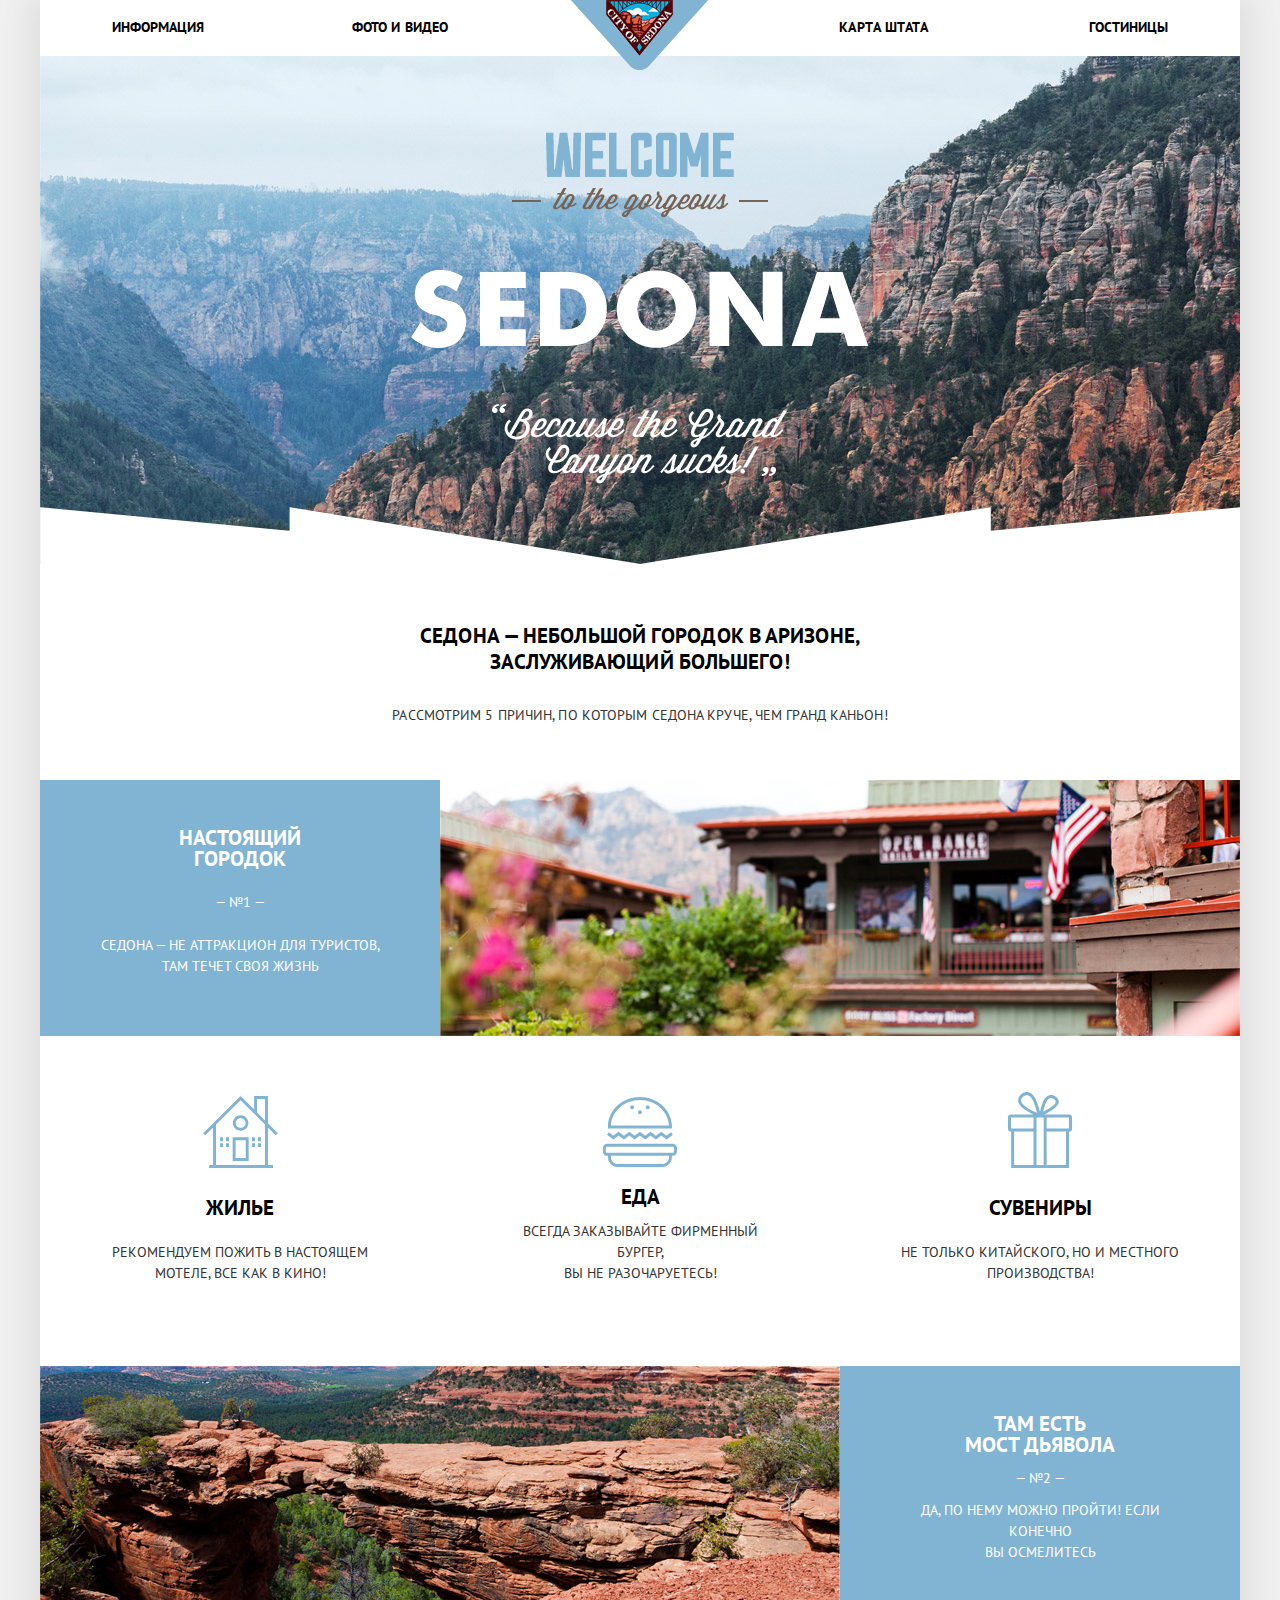
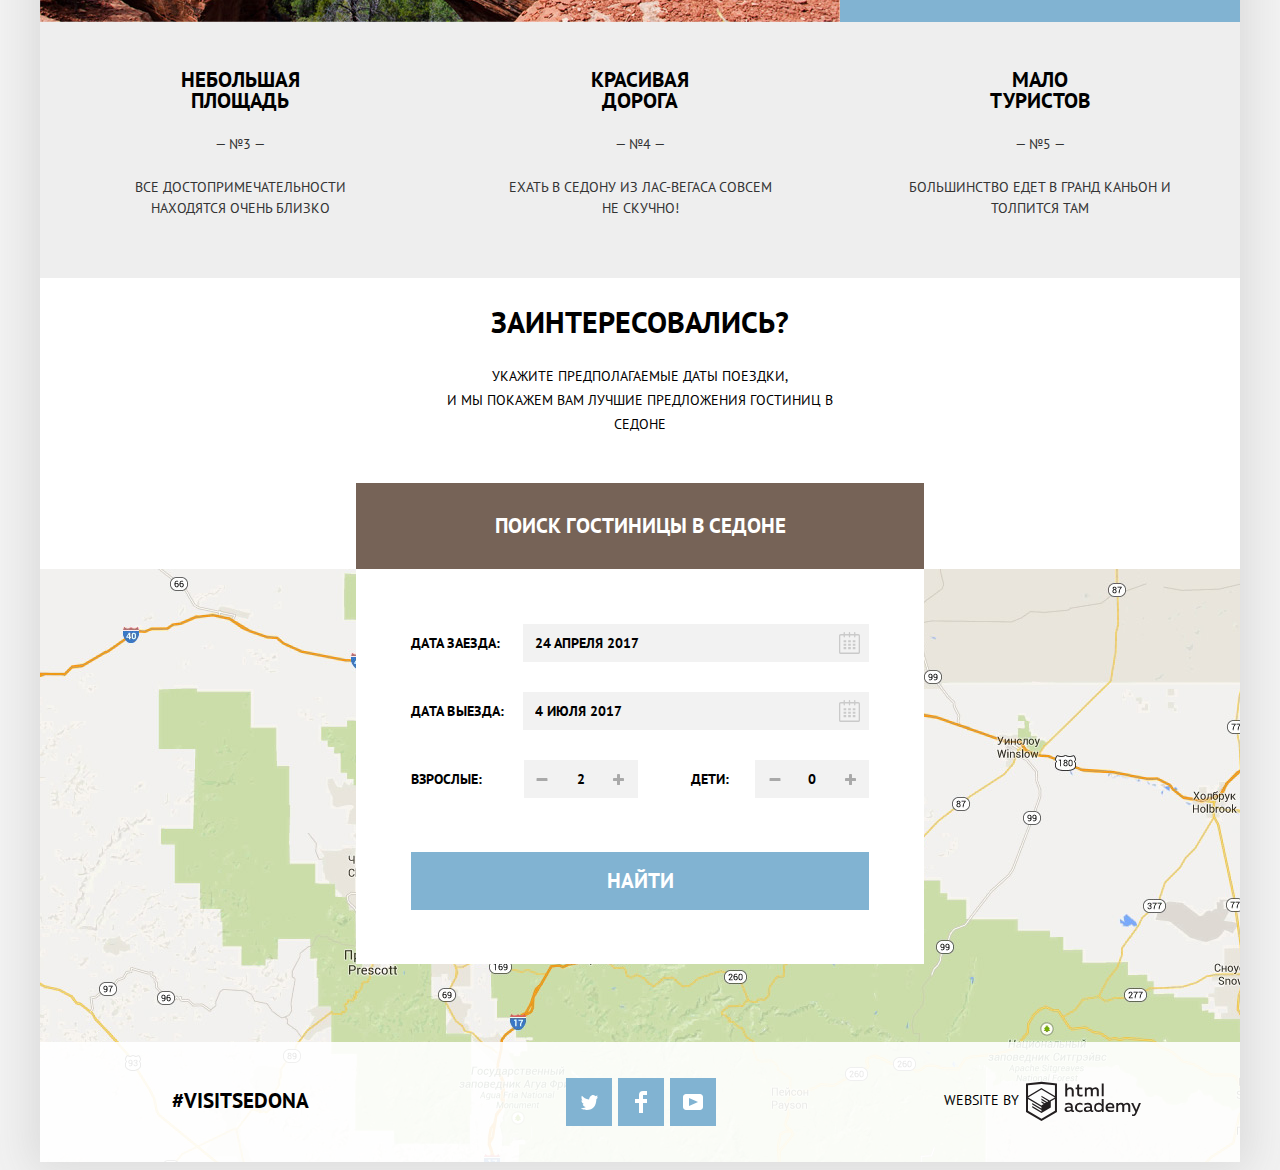
==== commit 265f947c: "Мелкие правки" ====
--- a/index.html
+++ b/index.html
@@ -22,27 +22,31 @@
     <main class="container">
         <h1 class="visually-hidden">Описание Седоны</h1>
         <section class="sedona-promo">
-            <h2 class="visually-hidden">Промо</h2>
-            <b>Седона - небольшой городок в Аризоне, заслуживающий большего!</b>
-            <p>Рассмотрим 5 причин, по которым Седона круче, чем Гранд Каньон</p>
+            <h2 class="visually-hidden">Фото и слоган Седоны</h2>
+            <img src="img/sedona-slogan.png">
+        </section>
+        <section class="advantages-header">
+            <h2 class="visually-hidden">Преимущества Седоны</h2>
+            <b>Седона &mdash; небольшой городок в Аризоне, заслуживающий большего!</b>
+            <p>Рассмотрим 5 причин, по которым Седона круче, чем Гранд Каньон!</p>
         </section>
         <section class="advantages">
             <h2 class="visually-hidden">Преимущества</h2>
             <ul class="advantages-list">
                 <li class="advantages-item">
                     <h3>Настоящий городок</h3>
-                    <p>- №1 -</p>
-                    <p class="advantage-description">Седона - не аттракцион для туристов, там течет своя жизнь</p>
+                    <p>&mdash; №1 &mdash;</p>
+                    <p class="advantage-description">Седона &mdash; не аттракцион для туристов, там течет своя жизнь</p>
                 </li>
                 <li class="advantages-item"><img src="img/real-city.jpg" alt="Фото дома в Седоне"></li>
                 <li class="advantages-item">
                     <h3>Жилье</h3>
-                    <p class="advantage-description">Рекомендуем пожить в настоящем мотеле, всё как в кино!</p>
+                    <p class="advantage-description">Рекомендуем пожить в настоящем мотеле, все как в кино!</p>
                 </li>
 
                 <li class="advantages-item">
                     <h3>Еда</h3>
-                    <p class="advantage-description">Всегда заказывайте фирменный бургер, вы не разочаруетесь!</p>
+                    <p class="advantage-description">Всегда заказывайте фирменный бургер,<br> вы не разочаруетесь!</p>
                 </li>
                 <li class="advantages-item">
                     <h3>Сувениры</h3>
@@ -52,23 +56,23 @@
                     <img src="img/devil-bridge.jpg" alt="Фото моста дьявола">
                 </li>
                 <li class="advantages-item">
-                    <h3>Там есть мост дьявола</h3>
-                    <p>- №2 -</p>
-                    <p class="advantage-description">Да, по нему можно пройти! Если конечно вы осмелитесь</p>
+                    <h3>Там есть<br> мост дьявола</h3>
+                    <p>&mdash; №2 &mdash;</p>
+                    <p class="advantage-description">Да, по нему можно пройти! Если конечно<br> вы осмелитесь</p>
                 </li>
                 <li class="advantages-item">
                     <h3>Небольшая площадь</h3>
-                    <p>- №3 -</p>
+                    <p>&mdash; №3 &mdash;</p>
                     <p class="advantage-description">Все достопримечательности находятся очень близко</p>
                 </li>
                 <li class="advantages-item">
                     <h3>Красивая дорога</h3>
-                    <p>- №4 -</p>
+                    <p>&mdash; №4 &mdash;</p>
                     <p class="advantage-description">Ехать в Седону из Лас-Вегаса совсем не скучно!</p>
                 </li>
                 <li class="advantages-item">
                     <h3>Мало туристов</h3>
-                    <p>- №5 -</p>
+                    <p>&mdash; №5 &mdash;</p>
                     <p class="advantage-description">Большинство едет в Гранд Каньон и толпится там</p>
                 </li>
             </ul>
@@ -76,8 +80,8 @@
         <section class="main-hotels">
             <h2 class="visually-hidden">Поиск гостиниц в Седоне</h2>
             <b>Заинтересовались?</b>
-            <p>Укажите предполагаемые даты поездки, и мы покажем вам лучшие предложения гостиниц в Седоне</p>
-            <button class="button">Поиск гостиницы в Седоне</button>
+            <p>Укажите предполагаемые даты поездки,<br> и мы покажем вам лучшие предложения гостиниц в Седоне</p>
+            <button class="button main-hotels-button">Поиск гостиницы в Седоне</button>
             <section class="modal modal-hotels">
                 <h2 class="visually-hidden">Форма поиска отелей</h2>
                 <form action="https://echo.htmlacademy.ru" method="post" class="hotels-search">
@@ -98,10 +102,10 @@
                             <input type="text" id="amount-adults" name="amount-adults" class="guests-amount" value="2">
                             <button class="quantity-more-adults" type="button" title="Больше"></button>
                         </div>
-                        <div class="guests-amount-helper">
+                        <div class="guests-amount-helper children-amount-helper">
                             <label for="amount-children">Дети: </label>
                             <button class="quantity-less-children" type="button" title="Меньше"></button>
-                            <input type="text" id="amount-children" name="amount-children" class="guests-amount" value="0">
+                            <input type="text" id="amount-children" name="amount-children" class="guests-amount children-amount" value="0">
                             <button class="quantity-more-children" type="button" title="Больше"></button>
                         </div>
                     </div>
@@ -113,7 +117,7 @@
             <h2 class="visually-hidden">Карта Седоны</h2>
             <img src="img/map.jpg" alt="Карта Седоны">
         </section>
-        <footer class="main-footer">
+        <footer class="main-footer main-footer-index">
             <p class="footer-hashtag">#Visitsedona</p>
             <ul class="footer-social">
                 <li><a class="social-button twitter" href="http://vk.com/htmlacademy"></a></li>
@@ -121,12 +125,12 @@
                 <li><a class="social-button youtube" href="http://twitter.com/htmlacademy_ru"></a></li>
             </ul>
             <div class="developer">
-                <p>Website by:</p>
+                <p>Website by</p>
                 <a href="https://htmlacademy.ru/intensive/htmlcss"> <svg id="Layer_1" data-name="Layer 1" xmlns="http://www.w3.org/2000/svg" viewBox="0 0 108.08 36.85"><title>logo-htmlacademy-small1</title><path d="M44.61,26.88a2,2,0,0,0,.55-0.1v1.33a3.25,3.25,0,0,1-1.18.21,1.67,1.67,0,0,1-1.67-1,4.84,4.84,0,0,1-3.14,1.08c-1.51,0-2.91-.83-2.91-2.55,0-2.13,2-2.79,3.71-2.79a11.08,11.08,0,0,1,2.17.25v-0.3c0-1-.76-1.77-2.19-1.77a7.42,7.42,0,0,0-3,.64v-1.7a10.21,10.21,0,0,1,3.19-.55c2.36,0,3.81,1.12,3.81,3.65v3a0.54,0.54,0,0,0,.49.59h0.17Zm-6.44-1.13A1.35,1.35,0,0,0,39.63,27h0.11a3.39,3.39,0,0,0,2.41-1V24.58a9.72,9.72,0,0,0-1.81-.21c-1,0-2.16.33-2.16,1.38h0Zm12.36-6.11a5,5,0,0,1,2.57.64V22a4.08,4.08,0,0,0-2.3-.7,2.75,2.75,0,1,0,0,5.49,5,5,0,0,0,2.43-.64v1.71a6.27,6.27,0,0,1-2.76.57A4.21,4.21,0,0,1,46,24.51q0-.21,0-0.41a4.32,4.32,0,0,1,4.18-4.46h0.38Zm12.17,7.24a2,2,0,0,0,.55-0.1v1.33a3.25,3.25,0,0,1-1.18.21,1.67,1.67,0,0,1-1.67-1,4.84,4.84,0,0,1-3.14,1.08c-1.51,0-2.91-.83-2.91-2.55,0-2.13,2-2.79,3.71-2.79a11.08,11.08,0,0,1,2.17.25v-0.3c0-1-.76-1.77-2.19-1.77a7.42,7.42,0,0,0-3,.64v-1.7a10.21,10.21,0,0,1,3.19-.55c2.36,0,3.81,1.12,3.81,3.65v3a0.54,0.54,0,0,0,.49.59h0.17Zm-6.44-1.13A1.35,1.35,0,0,0,57.73,27h0.11a3.39,3.39,0,0,0,2.41-1V24.58a9.72,9.72,0,0,0-1.81-.21c-1.06,0-2.16.33-2.16,1.38h0ZM73,16V28.2H71.35V26.88a3.88,3.88,0,0,1-3.19,1.54,4.4,4.4,0,0,1,0-8.78,3.81,3.81,0,0,1,3,1.3V16H73Zm-4.53,5.22a2.76,2.76,0,1,0,0,5.52A2.86,2.86,0,0,0,71.15,25V23A2.91,2.91,0,0,0,68.49,21.27ZM79,19.64c3.31,0,4.46,2.68,3.92,5.09H76.7c0.21,1.5,1.67,2.11,3.19,2.11a6.11,6.11,0,0,0,2.64-.59v1.6a7.14,7.14,0,0,1-3,.57C77,28.42,74.78,27,74.78,24a4.18,4.18,0,0,1,4-4.39H79Zm0.09,1.54a2.28,2.28,0,0,0-2.44,2.1v0.06H81.3A2,2,0,0,0,79.13,21.18Zm5.73,7V19.87h1.65v1a3.81,3.81,0,0,1,2.78-1.27A2.86,2.86,0,0,1,91.89,21a4.12,4.12,0,0,1,2.91-1.33A3.06,3.06,0,0,1,98,23V28.2h-1.9V23.05a1.59,1.59,0,0,0-1.42-1.75H94.42a2.8,2.8,0,0,0-2.07,1.12V28.2h-1.9V23.05A1.59,1.59,0,0,0,89,21.31H88.8a3,3,0,0,0-2.21,1.29v5.63H84.86Zm21.31-8.33h1.9l-3.91,9.46c-0.9,2.17-2.09,2.86-3.35,2.86a4.76,4.76,0,0,1-1.1-.14V30.46a2.86,2.86,0,0,0,.85.12c0.9,0,1.58-.64,2.07-1.9l0.17-.42-4-8.4h2l2.86,6.29ZM38.73,1.46V6.22a3.81,3.81,0,0,1,2.7-1.14,3.25,3.25,0,0,1,3.44,3.4v5.15H43V8.72a1.81,1.81,0,0,0-1.61-2h-0.3a2.93,2.93,0,0,0-2.32,1.39v5.52h-1.9V1.46h1.9ZM49.94,2.31v3h3V6.91h-3v3.81c0,1.1.5,1.46,1.58,1.46a4.49,4.49,0,0,0,1.69-.33v1.6A6.8,6.8,0,0,1,51,13.8a2.55,2.55,0,0,1-2.86-2.74V6.89H46.58V5.26h1.5V2.74Zm5.4,11.31V5.28H57v1A3.81,3.81,0,0,1,59.77,5a2.86,2.86,0,0,1,2.6,1.33A4.12,4.12,0,0,1,65.28,5,3.06,3.06,0,0,1,68.44,8.4v5.21h-1.9V8.46a1.59,1.59,0,0,0-1.42-1.75H64.89a2.8,2.8,0,0,0-2.07,1.12v5.78h-1.9V8.46A1.59,1.59,0,0,0,59.5,6.71H59.27A3,3,0,0,0,57.06,8v5.63H55.34ZM71.17,1.45H73V13.6H71.17V1.45ZM14.71,0H14.55L0,1.54V28.21l14.55,8.66,14.55-8.66V1.54Zm12.5,27.1L14.55,34.64,1.9,27.12V16.18l12.59,7.5V25L5.86,19.9v1.31l8.68,5.21v1.39L5.87,22.65V24l8.68,5.21,8.75-5.24V18.31L27.2,16V27.12Zm0-12.53-3.48,2-1.6,1L14.51,13v1.31L21,18.23H21l-0.14.09-1,.54-5.37-3.2V17l4.24,2.52-1,.67-3.2-1.9v1.31l2.1,1.24L14.5,22.1,2,14.65,14.51,7.11Zm0-1.32L14.49,5.76,1.91,13.25v-10L14.56,1.92,27.21,3.25v10h0Z" transform="translate(0 -0.02)" class="htmlacademy-logo" fill="#231f20"/></svg>
                 </a>
             </div>
         </footer>
     </main>
+    <script src="js/scripts.js"></script>
 </body>
-
 </html>
--- a/css/styles.css
+++ b/css/styles.css
@@ -39,11 +39,11 @@
 .main-navigation {
     font-size: 14px;
     line-height: 26px;
+    font-weight: 700;
     background-color: white;
     height: 56px;
     padding: 0;
     margin: 0;
-
 }
 
 .main-navigation-list {
@@ -56,10 +56,12 @@
 }
 
 .main-navigation-list li {
-    flex-basis: 25%;
+    padding: 0;
+    width: 240px;
     display: flex;
     justify-content: center;
     align-items: center;
+    margin-bottom: 2px;
 }
 
 .main-navigation-list li:nth-of-type(1),
@@ -74,11 +76,22 @@
 
 .main-navigation-list li:nth-of-type(3) {
     margin-left: auto;
-}
+    margin-right: ;
+}
+
+.main-navigation-list li:nth-of-type(2) {
+    letter-spacing: 0.1px;
+}
+
+.main-navigation-list li:nth-of-type(3) {
+    letter-spacing: 0.5px;
+}
+
 
 .main-navigation-list a {
     color: black;
     font-weight: 700;
+    padding: 0;
 }
 
 .main-navigation-list a:hover {
@@ -102,35 +115,58 @@
 }
 
 .sedona-promo {
-    background-image: url(../img/sedona-intro.jpg);
-    background-position: top center;
-    background-repeat: no-repeat;
-    height: 724px;
+    background-image: url(../img/sedona-main.jpg);
+    background-position:;
+    margin-top: -56px;
+    background-repeat: no-repeat;
+    height: 564px;
     display: flex;
     flex-direction: column;
     justify-content: flex-end;
     align-items: center;
 }
 
-.sedona-promo b {
+.sedona-promo img {
+    width: 458px;
+    height: 352px;
+    margin-bottom: 23px;
+}
+
+.sedona-promo::after {
+    content: "";
+    background-image: url(../img/sedona-mask.png);
+    width: 1200px;
+    height: 57px;
+}
+
+.advantages-header {
+    height: 216px;
+    background-color: white;
+    display: flex;
+    flex-direction: column;
+    justify-content: flex-end;
+    align-items: center;
+}
+
+.advantages-header b {
     font-size: 21px;
     line-height: 26px;
-    width: 446px;
     text-align: center;
-}
-
-.sedona-promo p {
-    font-size: 14px;
-    line-height: 26px;
+    width: 450px;
+    letter-spacing: 0.1px;
+    margin-bottom: 13px;
+}
+
+.advantages-header p {
+    font-size: 14px;
+    line-height: 26px;
+    letter-spacing: 0.1px;
     color: #333333;
+    text-align: center;
     margin-bottom: 52px;
-    margin-top: 32px;
 }
 
 /* Стилизация блока преимуществ */
-
-.advantages {
-}
 
 .advantages-list {
     width: 1200px;
@@ -196,6 +232,7 @@
     width: 400px;
     color: white;
 }
+
 
 .advantages-item:nth-of-type(2),
 .advantages-item:nth-of-type(6) {
@@ -230,6 +267,16 @@
 .advantages-item:nth-of-type(4) h3,
 .advantages-item:nth-of-type(5) h3 {
     margin-top: 0px;
+    margin-bottom: -5px;
+    line-height: 21px;
+}
+
+.advantages-item:nth-of-type(3) .advantage-description,
+.advantages-item:nth-of-type(4) .advantage-description,
+.advantages-item:nth-of-type(5) .advantage-description {
+    line-height: 21px;
+    width: 285px;
+    margin-bottom: 82px;
 }
 
 .advantages-item:nth-of-type(3)::before {
@@ -244,22 +291,54 @@
 
 .advantages-item:nth-of-type(4)::before {
     content: "";
+    background-image: url(../img/icon-3.svg);
+    width: 74px;
+    height: 70px;
+    margin: 0;
+    padding: 0;
+    margin-top: 61px;
+}
+
+.advantages-item:nth-of-type(7) h3 {
+    width: 160px;
+}
+
+.advantages-item:nth-of-type(7) .advantage-description {
+    width: 303px;
+    
+}
+
+.advantages-item:nth-of-type(1) h3,
+.advantages-item:nth-of-type(7) h3 {
+    line-height: 21px;
+}
+
+.advantages-item:nth-of-type(1) .advantage-description,
+.advantages-item:nth-of-type(7) .advantage-description {
+    line-height: 21px;
+}
+    
+
+.advantages-item:nth-of-type(5)::before {
+    content: "";
     background-image: url(../img/icon-2.svg);
     width: 64px;
     height: 76px;
     margin: 0;
     padding: 0;
-    margin-top: 60px;
-}
-
-.advantages-item:nth-of-type(5)::before {
-    content: "";
-    background-image: url(../img/icon-3.svg);
-    width: 74px;
-    height: 70px;
-    margin: 0;
-    padding: 0;
-    margin-top: 60px;
+    margin-top: 56px;
+}
+
+.advantages-item:nth-of-type(8) h3,
+.advantages-item:nth-of-type(9) h3,
+.advantages-item:nth-of-type(10) h3 {
+    line-height: 21px;
+}
+
+.advantages-item:nth-of-type(8) .advantage-description,
+.advantages-item:nth-of-type(9) .advantage-description,
+.advantages-item:nth-of-type(10) .advantage-description {
+    line-height: 21px;
 }
 
 .main-hotels {
@@ -278,7 +357,7 @@
     line-height: 36px;
     padding: 0;
     margin: 0;
-    margin-bottom: 30px;
+    margin-bottom: 24px;
 }
 
 .main-hotels p {
@@ -288,7 +367,7 @@
     width: 437px;
     margin: 0;
     padding: 0;
-    margin-bottom: 49px;
+    margin-bottom: 47px;
 }
 
 .main-hotels button {
@@ -326,8 +405,19 @@
     padding: 0;
     background-color: white;
     display: flex;
-    justify-content: space-between;
+    justify-content: flex-start;
     align-items: center;
+}
+
+.main-footer-index {
+    background-color: rgba(255, 255, 255, 0.9);
+    margin-top: -128px;
+    position: relative;
+    z-index: 1;
+}
+
+.main-footer-hotels {
+    margin-top: 8px;
 }
 
 .main-footer .footer-hashtag {
@@ -337,7 +427,7 @@
     margin: 0;
     padding: 0;
     margin-left: 132px;
-
+    padding-bottom: 3px;
 }
 
 .footer-social {
@@ -346,7 +436,7 @@
     justify-content: space-between;
     padding: 0;
     width: 150px;
-
+    margin-left: 257px;
 }
 
 
@@ -385,18 +475,18 @@
 
 
 .developer {
-    width: 200px;
-    height: 41px;
+    width: 197px;
+    height: 43px;
     display: flex;
     justify-content: space-between;
     align-items: flex-start;
-    margin-right: 101px;
+    margin-left: 228px;
 }
 
 .developer p {
     font-size: 14px;
     line-height: 26px;
-    margin-top: 8px;
+    margin-top: 6px;
 }
 
 .developer svg {
@@ -413,6 +503,24 @@
 }
 
 /* Стилизация всплывающего окна */
+
+@keyframes bounce {
+  0% {
+    transform: translateX(-2000px);
+  }
+
+  70% {
+    transform: translateX(30px);
+  }
+
+  90% {
+    transform: translateX(-10px);
+  }
+
+  100% {
+    transform: translateX(0);
+  }
+}
 
 .modal-hotels {
     width: 568px;
@@ -422,6 +530,11 @@
     position: absolute;
     top: 291px;
     left: 316px;
+    animation: bounce 0.6s;
+}
+
+.modal-close {
+    display: none;
 }
 
 .hotels-search {
@@ -432,7 +545,7 @@
     margin-top: 55px;
     display: flex;
     flex-direction: column;
-    justify-content: space-between;
+    justify-content: flex-end;
     align-items: center;
 }
 
@@ -449,6 +562,10 @@
     font-weight: 700;
     border: none;
     box-sizing: border-box;
+}
+
+.hotels-search-helper {
+    margin-bottom: 30px;
 }
 
 .modal-hotels .hotels-search-helper {
@@ -527,6 +644,9 @@
     padding-right: 38px;
 }
 
+.hotels-amount-helper {
+    margin-bottom: 54px;
+}
 
 .hotels-amount-helper button {
     background-color: transparent;
@@ -546,14 +666,14 @@
 }
 
 .modal-hotels .quantity-less-adults {
-    left: 113px;
+    left: 112px;
     background-image: url(../img/minus-grey.png);
     background-position: center;
     background-repeat: no-repeat;
 }
 
 .modal-hotels .quantity-less-children {
-    left: 79px;
+    left: 65px;
     background-image: url(../img/minus-grey.png);
     background-position: center;
     background-repeat: no-repeat;
@@ -572,7 +692,7 @@
 
 .modal-hotels .quantity-more-adults {
     top: 0px;
-    left: 190px;
+    left: 188px;
     background-image: url(../img/plus-grey.png);
     background-position: center;
     background-repeat: no-repeat;
@@ -580,7 +700,7 @@
 
 .modal-hotels .quantity-more-children {
     top: 0px;
-    left: 156px;
+    left: 140px;
     background-image: url(../img/plus-grey.png);
     background-position: center;
     background-repeat: no-repeat;
@@ -614,10 +734,17 @@
     text-align: center;
 }
 
+.modal-hotels .children-amount {
+    margin-left: 22px;
+}
+
+.hotels-search-helper label {
+    letter-spacing: 0.3px;
+}
+
 .modal-hotels input[type="submit"] {
     width: 458px;
     height: 58px;
-    margin-top: 54px;
     font-size: 21px;
     line-height: 26px;
     font-weight: 700;
@@ -626,6 +753,7 @@
     border: none;
     background-color: #81b3d2;
     box-sizing: border-box;
+    margin-bottom: 1px;
 }
 
 .modal-hotels input[type="submit"]:hover {
@@ -644,7 +772,7 @@
 .hotels-parameters {
     background-image: url(../img/filter%20background.jpg);
     background-repeat: no-repeat;
-    background-position: top center;
+    background-position: 0% 16%;
     width: 1200px;
 }
 
@@ -660,11 +788,11 @@
     width: 136px;
     border: none;
     padding: 0;
-    margin-top: 29px;
+    margin-top: 27px;
 }
 
 .filter-hotels .hotel-type {
-    margin-left: 100px;
+    margin-left: 117px;
 }
 
 .filter-hotels .infrastructure {
@@ -675,7 +803,7 @@
     margin-left: auto;
     margin-right: 72px;
     width: 318px;
-    height: 153px;
+    min-height: 153px;
 }
 
 .filter-hotels .price-controls {
@@ -689,6 +817,7 @@
     align-items: center;
     border: 2px solid white;
     position: relative;
+    box-sizing: border-box;
 }
 
 .filter-hotels .price-controls::after {
@@ -697,8 +826,8 @@
     height: 22px;
     background-color: white;
     position: absolute;
-    top: 7px;
-    left: 159px;
+    top: 6px;
+    left: 157px;
 }
 
 .filter-hotels .min-price,
@@ -712,16 +841,21 @@
     line-height: 21px;
     font-weight: 700;
     color: white;
+    margin-top: 26px;
+}
+
+.cost-per-day legend {
+    letter-spacing: 0.2px;
 }
 
 .filter-list {
     list-style: none;
     padding-left: 0;
-    height: 114px;
+    height: 116px;
     display: flex;
     flex-direction: column;
     justify-content: space-between;
-    margin-top: 26px;
+    margin-top: 24px;
 }
 
 .filter-list label {
@@ -823,8 +957,8 @@
     line-height: 21px;
     color: white;
     text-transform: uppercase;
-    height: 32px;
-    width: 133px;
+    height: 36px;
+    width: 137px;
     border: 2px solid white;
     margin-top: 32px;
     margin-left: 85px;
@@ -866,7 +1000,7 @@
 .hotels-sorting h2 {
     font-size: 12px;
     line-height: 18px;
-    margin-left: 49px;
+    margin-left: 47px;
     padding-top: 6px;
 }
 
@@ -874,11 +1008,13 @@
     display: flex;
     justify-content: space-between;
     align-items: stretch;
-    margin-left: 9px;
-}
-
-.sorting-list li {
-    margin-left: 31px;
+    margin-left: 34px;
+}
+
+.sorting-list li:nth-of-type(2),
+.sorting-list li:nth-of-type(3)
+{
+    margin-left: 20px;
 }
 
 .sorting-order {
@@ -995,7 +1131,7 @@
 
 .hotel-name-cost p {
     flex-basis: 116px;
-    margin-top: 11px;
+    margin-top: 5px;
 
 }
 
@@ -1009,6 +1145,7 @@
     font-weight: 700;
     margin: 0;
     margin-top: -4px;
+    letter-spacing: 0.2px;
 }
 
 .hotels-list .hotel-name {
@@ -1016,7 +1153,7 @@
 }
 
 .rating-helper {
-    height: 90px;
+    height: 92px;
     width: 110px;
     margin-left: auto;
     margin-right: 73px;
@@ -1033,6 +1170,7 @@
 .hotels-list p {
     font-size: 14px;
     line-height: 21px;
+    padding-left: 2px;
 }
 
 .hotels-list .star-rating {
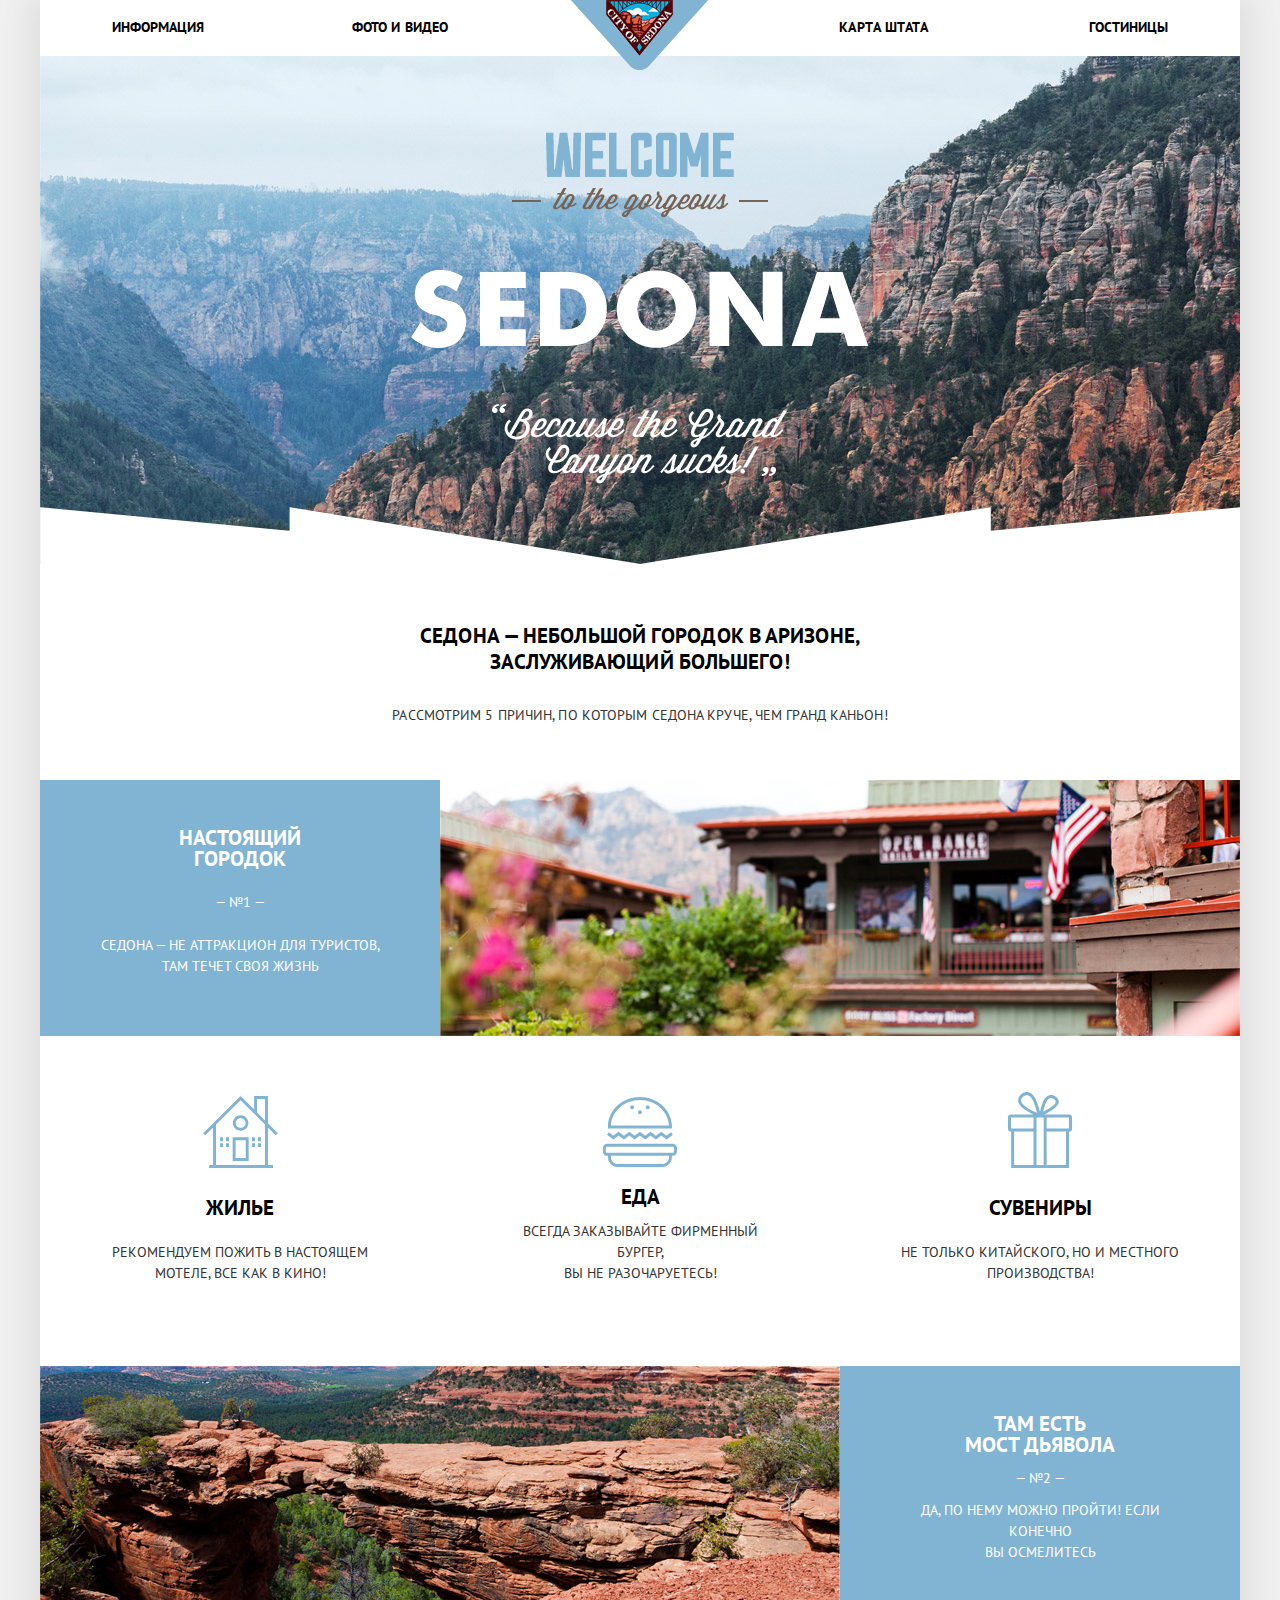
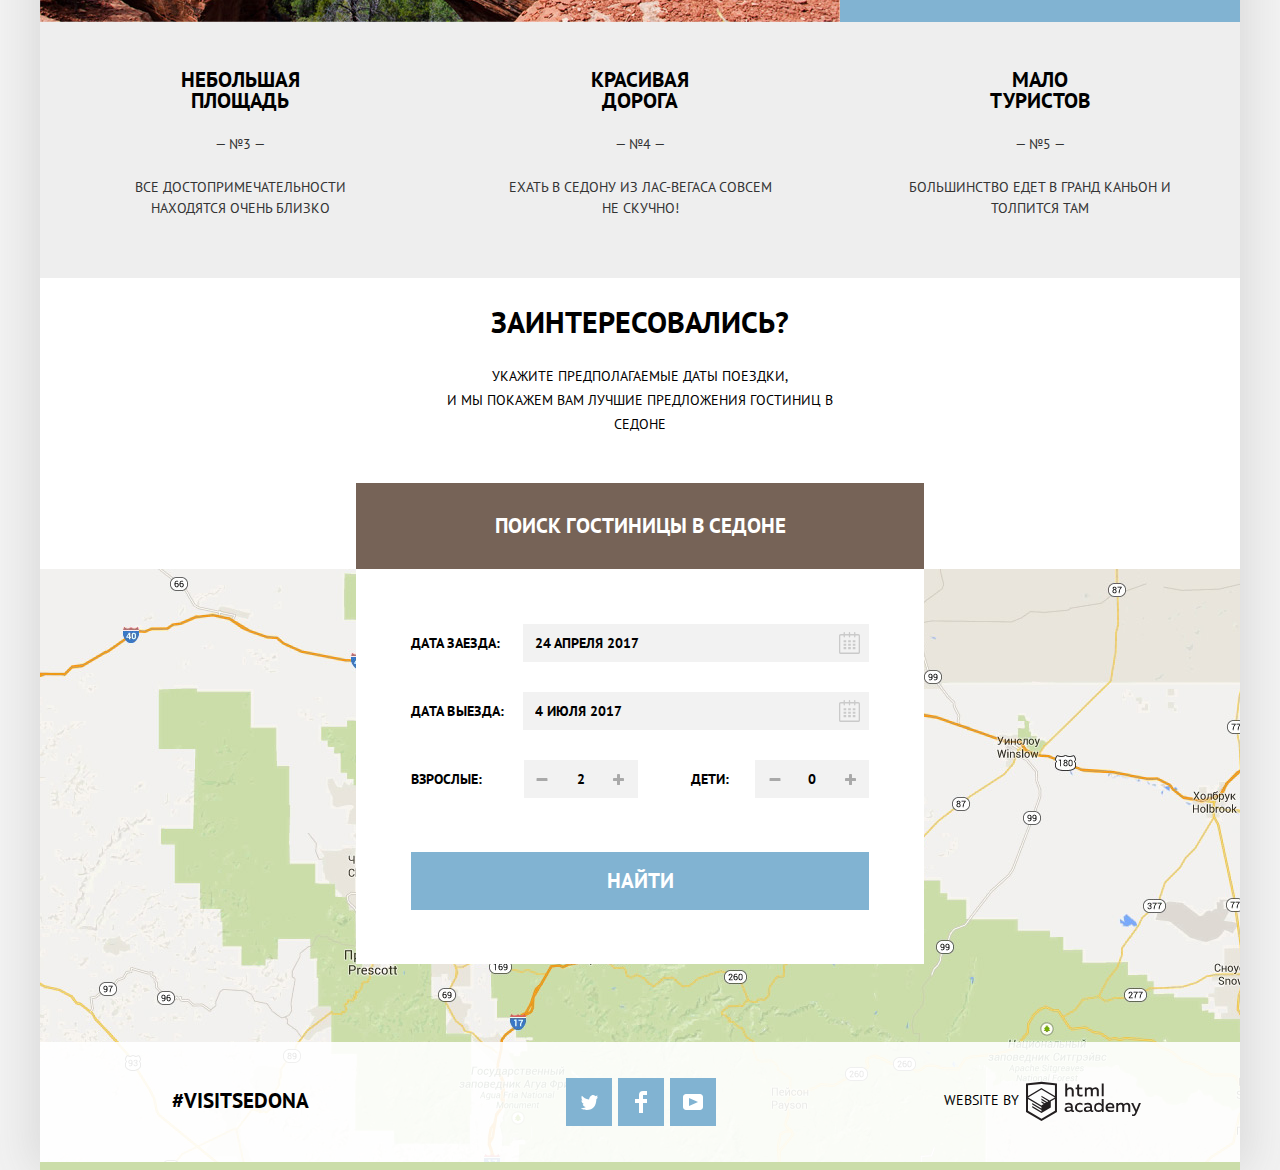
==== commit b14a2caf: "Мелкие исправления" ====
--- a/index.html
+++ b/index.html
@@ -17,13 +17,13 @@
                 <li><a href="hotels.html">Гостиницы</a></li>
             </ul>
         </nav>
-        <a href="index.html" class="main-logo"><img src="img/logo.png" alt="Логотип Седоны"></a>
+        <a href="index.html" class="main-logo"><img src="img/logo.png" width="138" height="70" alt="Логотип Седоны"></a>
     </header>
     <main class="container">
         <h1 class="visually-hidden">Описание Седоны</h1>
         <section class="sedona-promo">
             <h2 class="visually-hidden">Фото и слоган Седоны</h2>
-            <img src="img/sedona-slogan.png">
+            <img src="img/sedona-slogan.png" width="458" height="352" alt="Добро пожаловать в Седону! Потому что Большой каньон отстой.">
         </section>
         <section class="advantages-header">
             <h2 class="visually-hidden">Преимущества Седоны</h2>
@@ -38,7 +38,7 @@
                     <p>&mdash; №1 &mdash;</p>
                     <p class="advantage-description">Седона &mdash; не аттракцион для туристов, там течет своя жизнь</p>
                 </li>
-                <li class="advantages-item"><img src="img/real-city.jpg" alt="Фото дома в Седоне"></li>
+                <li class="advantages-item"><img src="img/real-city.jpg" width="800" height="256" alt="Фото дома в Седоне"></li>
                 <li class="advantages-item">
                     <h3>Жилье</h3>
                     <p class="advantage-description">Рекомендуем пожить в настоящем мотеле, все как в кино!</p>
@@ -53,7 +53,7 @@
                     <p class="advantage-description">Не только китайского, но и местного производства!</p>
                 </li>
                 <li class="advantages-item">
-                    <img src="img/devil-bridge.jpg" alt="Фото моста дьявола">
+                    <img src="img/devil-bridge.jpg" width="800" height="256" alt="Фото моста дьявола">
                 </li>
                 <li class="advantages-item">
                     <h3>Там есть<br> мост дьявола</h3>
@@ -115,7 +115,7 @@
         </section>
         <section class="main-map">
             <h2 class="visually-hidden">Карта Седоны</h2>
-            <img src="img/map.jpg" alt="Карта Седоны">
+            <img src="img/map.jpg" width="1200" height="593" alt="Карта Седоны">
         </section>
         <footer class="main-footer main-footer-index">
             <p class="footer-hashtag">#Visitsedona</p>
--- a/css/styles.css
+++ b/css/styles.css
@@ -116,7 +116,7 @@
 
 .sedona-promo {
     background-image: url(../img/sedona-main.jpg);
-    background-position:;
+    background-color: #1e2f3c;
     margin-top: -56px;
     background-repeat: no-repeat;
     height: 564px;
@@ -393,7 +393,9 @@
 }
 
 .main-map {
+    height: 601px;
     margin-bottom: -8px;
+    background-color: #cbdda9;
 }
 
 /* Стилизация футера */
@@ -771,6 +773,7 @@
 
 .hotels-parameters {
     background-image: url(../img/filter%20background.jpg);
+    background-color: #766357;
     background-repeat: no-repeat;
     background-position: 0% 16%;
     width: 1200px;
